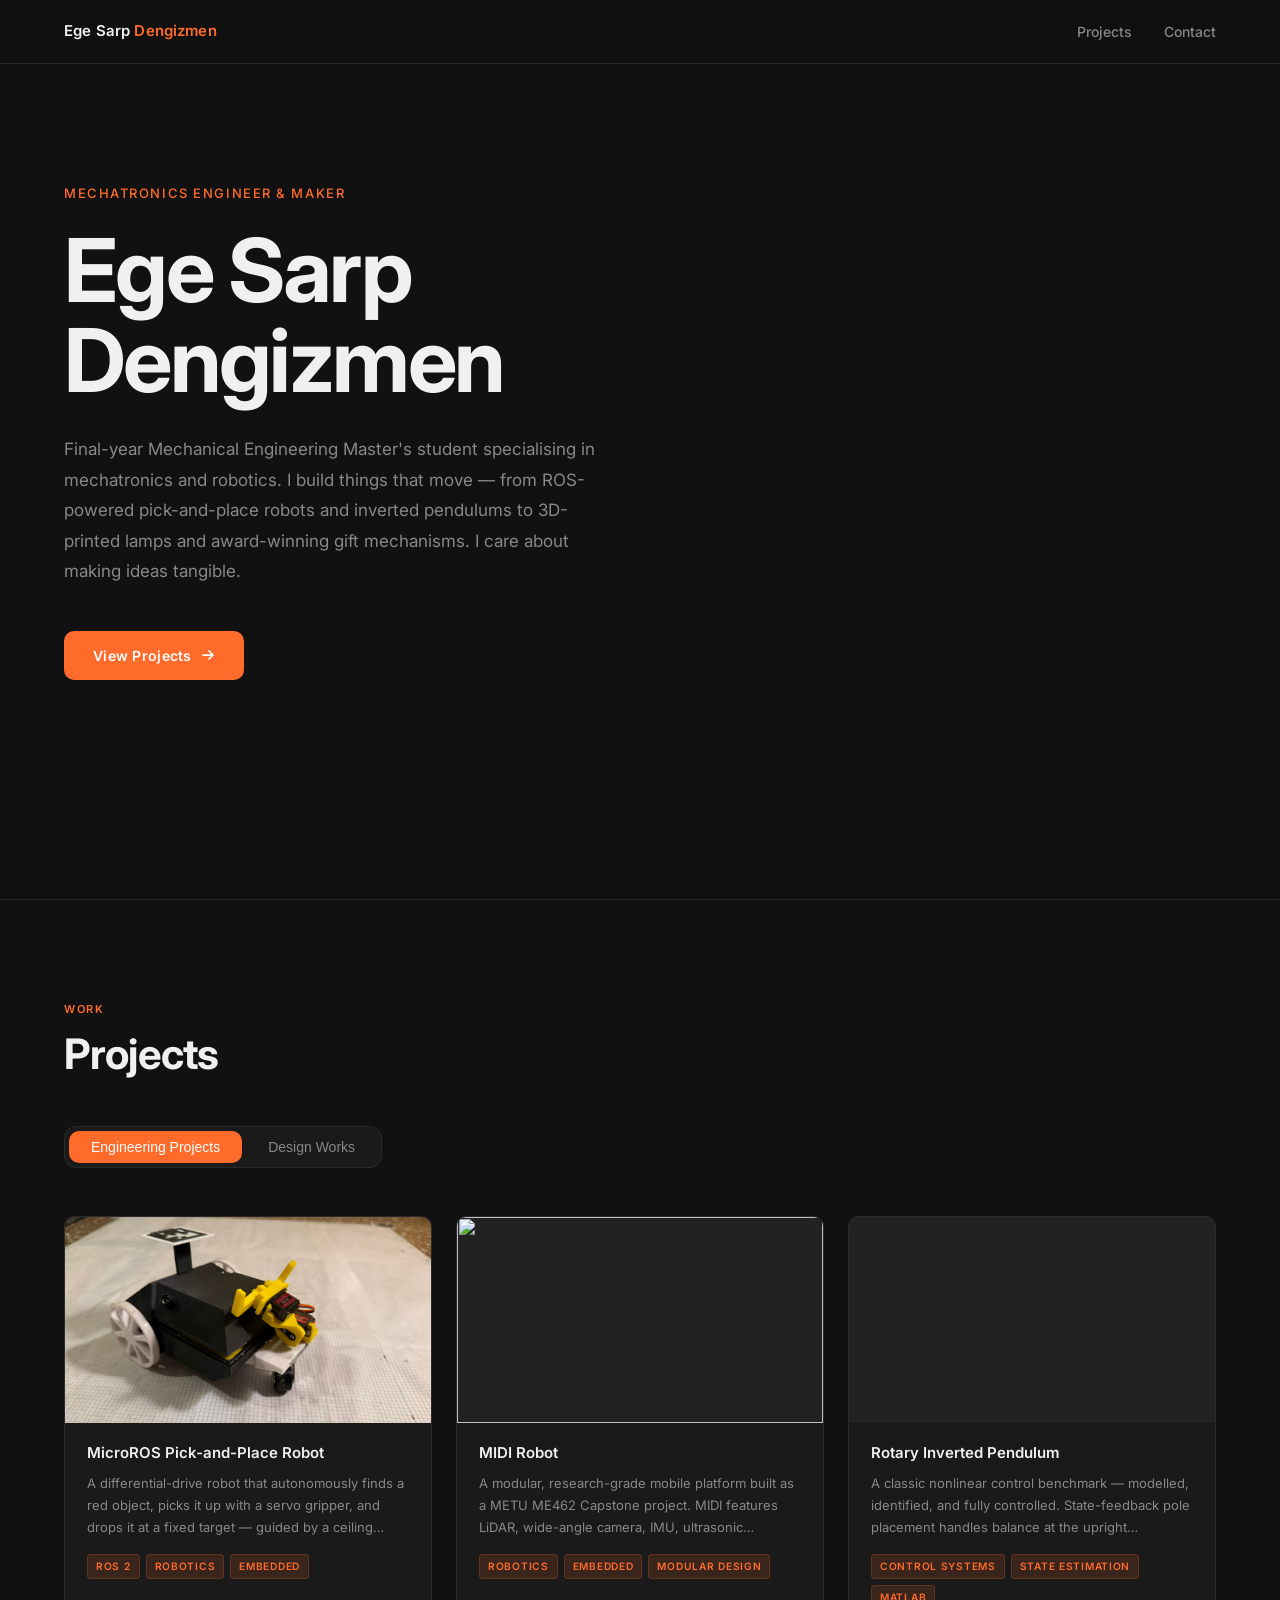
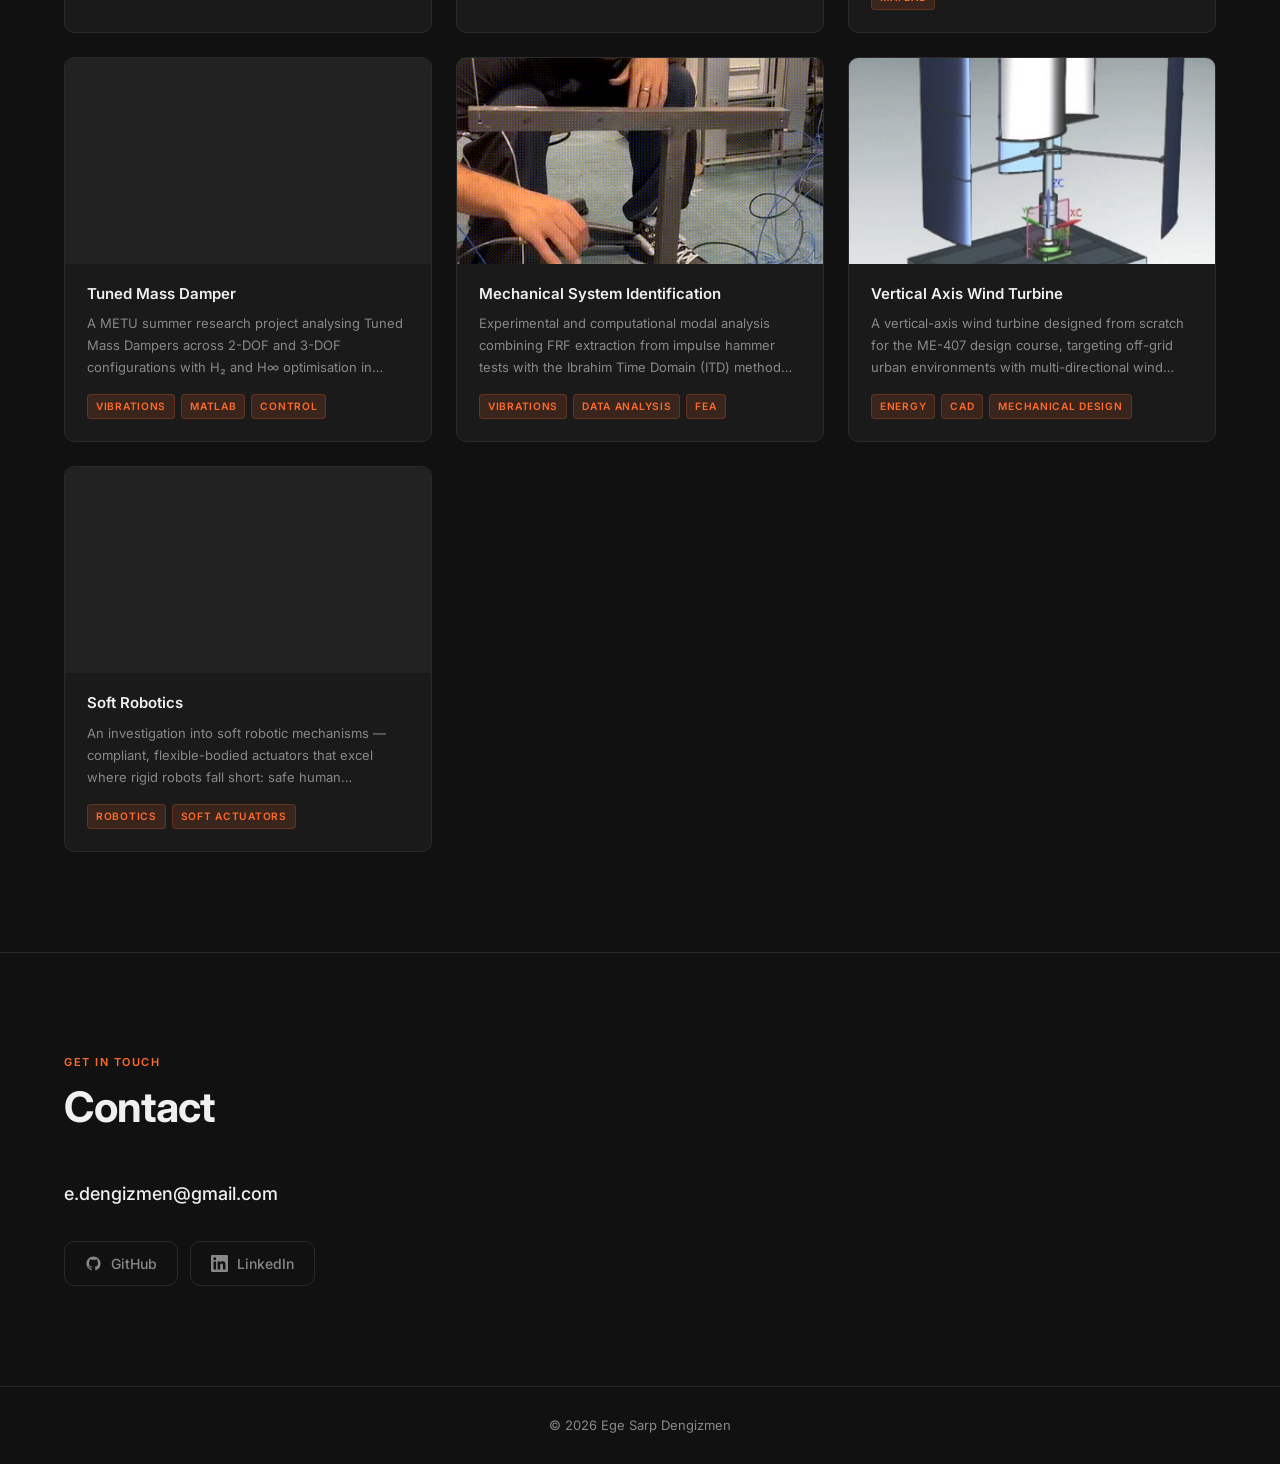
==== index.html @ 91f5e139 "feat: initial portfolio site Single-page dark-mode portfolio with tabbed project grid (Engineering /" ====
<!DOCTYPE html>
<html lang="en">
<head>
  <meta charset="UTF-8" />
  <meta name="viewport" content="width=device-width, initial-scale=1.0" />
  <title>Ege Sarp Dengizmen — Portfolio</title>
  <meta name="description" content="Personal portfolio of Ege Sarp Dengizmen — Mechatronics Engineer and Maker." />
  <link rel="preconnect" href="https://fonts.googleapis.com" />
  <link rel="preconnect" href="https://fonts.gstatic.com" crossorigin />
  <link href="https://fonts.googleapis.com/css2?family=Inter:wght@300;400;500;600;700&display=swap" rel="stylesheet" />

  <style>
    /* ── Design Tokens ────────────────────────────────────────────────────── */
    :root {
      /* colours */
      --bg:           #111111;
      --surface:      #1A1A1A;
      --surface-2:    #222222;
      --accent:       #FF6B2B;
      --accent-glow:  rgba(255, 107, 43, 0.14);
      --text:         #F0F0F0;
      --text-muted:   #888888;
      --border:       #2A2A2A;

      /* type */
      --font: 'Inter', system-ui, sans-serif;

      /* layout */
      --nav-h:   64px;
      --max-w:   1200px;
      --gap:     24px;
      --radius:  10px;

      /* motion */
      --ease: 0.22s ease;
    }

    /* ── Reset ────────────────────────────────────────────────────────────── */
    *, *::before, *::after { box-sizing: border-box; margin: 0; padding: 0; }
    html { scroll-behavior: smooth; }
    body {
      background: var(--bg);
      color: var(--text);
      font-family: var(--font);
      font-size: 16px;
      line-height: 1.65;
      -webkit-font-smoothing: antialiased;
    }
    a { color: inherit; text-decoration: none; }
    img, video { display: block; width: 100%; }

    /* ── Utilities ────────────────────────────────────────────────────────── */
    .container {
      width: 100%;
      max-width: var(--max-w);
      margin: 0 auto;
      padding: 0 var(--gap);
    }

    /* ── Navbar ───────────────────────────────────────────────────────────── */
    #navbar {
      position: fixed;
      top: 0; left: 0; right: 0;
      height: var(--nav-h);
      background: rgba(17, 17, 17, 0.90);
      backdrop-filter: blur(14px);
      -webkit-backdrop-filter: blur(14px);
      border-bottom: 1px solid var(--border);
      z-index: 100;
    }
    #navbar .container {
      height: 100%;
      display: flex;
      align-items: center;
      justify-content: space-between;
    }
    /* SWAP: update your name/logo here */
    .nav-logo {
      font-size: 0.9375rem;
      font-weight: 600;
      letter-spacing: 0.01em;
    }
    .nav-logo span { color: var(--accent); }

    .nav-links {
      display: flex;
      gap: 32px;
      list-style: none;
    }
    .nav-links a {
      font-size: 0.875rem;
      font-weight: 500;
      color: var(--text-muted);
      transition: color var(--ease);
    }
    .nav-links a:hover { color: var(--accent); }

    /* hamburger button */
    .hamburger {
      display: none;
      flex-direction: column;
      justify-content: center;
      gap: 5px;
      background: none;
      border: none;
      cursor: pointer;
      padding: 6px;
    }
    .hamburger span {
      display: block;
      width: 22px;
      height: 2px;
      background: var(--text);
      border-radius: 2px;
      transition: transform var(--ease), opacity var(--ease);
    }
    .hamburger.open span:nth-child(1) { transform: translateY(7px) rotate(45deg); }
    .hamburger.open span:nth-child(2) { opacity: 0; }
    .hamburger.open span:nth-child(3) { transform: translateY(-7px) rotate(-45deg); }

    /* mobile dropdown */
    .mobile-nav {
      display: none;
      position: fixed;
      top: var(--nav-h);
      left: 0; right: 0;
      background: var(--surface);
      border-bottom: 1px solid var(--border);
      z-index: 99;
      padding: 20px var(--gap) 24px;
      flex-direction: column;
      gap: 20px;
    }
    .mobile-nav.open { display: flex; }
    .mobile-nav a {
      font-size: 1rem;
      font-weight: 500;
      color: var(--text-muted);
      transition: color var(--ease);
    }
    .mobile-nav a:hover { color: var(--accent); }

    /* ── Sections ─────────────────────────────────────────────────────────── */
    section { padding: 100px 0; }

    .section-label {
      font-size: 0.6875rem;
      font-weight: 600;
      letter-spacing: 0.14em;
      text-transform: uppercase;
      color: var(--accent);
      margin-bottom: 12px;
    }
    .section-title {
      font-size: clamp(1.875rem, 4vw, 2.625rem);
      font-weight: 700;
      line-height: 1.15;
      letter-spacing: -0.02em;
      margin-bottom: 48px;
    }

    /* ── Hero ─────────────────────────────────────────────────────────────── */
    #hero {
      min-height: 100vh;
      display: flex;
      align-items: center;
      padding-top: var(--nav-h);
      border-bottom: 1px solid var(--border);
    }
    .hero-inner { max-width: 700px; }

    .hero-tagline {
      font-size: 0.8125rem;
      font-weight: 500;
      letter-spacing: 0.12em;
      text-transform: uppercase;
      color: var(--accent);
      margin-bottom: 22px;
    }
    /* SWAP: replace with your name */
    .hero-name {
      font-size: clamp(2.75rem, 7.5vw, 5.5rem);
      font-weight: 700;
      line-height: 1.02;
      letter-spacing: -0.03em;
      margin-bottom: 28px;
    }
    /* SWAP: replace with your bio */
    .hero-bio {
      font-size: 1.0625rem;
      color: var(--text-muted);
      max-width: 540px;
      line-height: 1.8;
      margin-bottom: 44px;
    }
    .btn {
      display: inline-flex;
      align-items: center;
      gap: 9px;
      padding: 12px 28px;
      border-radius: var(--radius);
      font-size: 0.875rem;
      font-weight: 600;
      letter-spacing: 0.02em;
      cursor: pointer;
      transition: background var(--ease), color var(--ease), border-color var(--ease);
      border: 1.5px solid transparent;
    }
    .btn-primary {
      background: var(--accent);
      color: #fff;
    }
    .btn-primary:hover {
      background: transparent;
      color: var(--accent);
      border-color: var(--accent);
    }

    /* ── Projects ─────────────────────────────────────────────────────────── */
    #projects { border-bottom: 1px solid var(--border); }

    /* tabs */
    .tabs {
      display: flex;
      gap: 4px;
      background: var(--surface);
      border: 1px solid var(--border);
      border-radius: calc(var(--radius) + 2px);
      padding: 4px;
      width: fit-content;
      margin-bottom: 48px;
    }
    .tab-btn {
      padding: 8px 22px;
      border-radius: var(--radius);
      font-size: 0.875rem;
      font-weight: 500;
      color: var(--text-muted);
      background: none;
      border: none;
      cursor: pointer;
      transition: background var(--ease), color var(--ease);
      white-space: nowrap;
    }
    .tab-btn.active {
      background: var(--accent);
      color: #fff;
    }
    .tab-btn:not(.active):hover {
      background: var(--surface-2);
      color: var(--text);
    }

    /* panels */
    .tab-panel { display: none; }
    .tab-panel.active {
      display: block;
      animation: panelIn 0.28s ease;
    }
    @keyframes panelIn {
      from { opacity: 0; transform: translateY(10px); }
      to   { opacity: 1; transform: translateY(0); }
    }

    /* grid */
    .projects-grid {
      display: grid;
      grid-template-columns: repeat(3, 1fr);
      gap: var(--gap);
    }

    /* card */
    .card {
      background: var(--surface);
      border: 1px solid var(--border);
      border-radius: var(--radius);
      overflow: hidden;
      transition: transform var(--ease), border-color var(--ease), box-shadow var(--ease);
      /* pre-reveal state; JS adds .visible */
      opacity: 0;
    }
    .card.visible {
      animation: cardReveal 0.5s ease forwards;
    }
    @keyframes cardReveal {
      from { opacity: 0; transform: translateY(22px); }
      to   { opacity: 1; transform: translateY(0); }
    }
    .card:hover {
      transform: translateY(-5px);
      border-color: var(--accent);
      box-shadow: 0 0 28px var(--accent-glow);
    }

    .card-media {
      width: 100%;
      aspect-ratio: 16 / 9;
      overflow: hidden;
      background: var(--surface-2);
      position: relative;
    }
    .card-media img,
    .card-media video {
      width: 100%;
      height: 100%;
      object-fit: cover;
    }

    .card-body { padding: 20px 22px 22px; }
    .card-title {
      font-size: 0.9375rem;
      font-weight: 600;
      line-height: 1.3;
      margin-bottom: 9px;
    }
    .card-desc {
      font-size: 0.8125rem;
      color: var(--text-muted);
      line-height: 1.7;
      margin-bottom: 16px;
      display: -webkit-box;
      -webkit-line-clamp: 3;
      -webkit-box-orient: vertical;
      overflow: hidden;
    }
    .card-tags {
      display: flex;
      flex-wrap: wrap;
      gap: 6px;
    }
    .tag {
      font-size: 0.6375rem;
      font-weight: 600;
      letter-spacing: 0.07em;
      text-transform: uppercase;
      color: var(--accent);
      background: var(--accent-glow);
      border: 1px solid rgba(255, 107, 43, 0.22);
      border-radius: 4px;
      padding: 3px 8px;
    }

    /* ── Contact ──────────────────────────────────────────────────────────── */
    .contact-inner { max-width: 540px; }
    .contact-email {
      display: inline-block;
      font-size: 1.125rem;
      font-weight: 500;
      color: var(--text);
      margin-bottom: 32px;
      transition: color var(--ease);
    }
    .contact-email:hover { color: var(--accent); }

    .social-links {
      display: flex;
      flex-wrap: wrap;
      gap: 12px;
    }
    .social-link {
      display: flex;
      align-items: center;
      gap: 9px;
      padding: 10px 20px;
      border: 1.5px solid var(--border);
      border-radius: var(--radius);
      font-size: 0.875rem;
      font-weight: 500;
      color: var(--text-muted);
      transition: border-color var(--ease), color var(--ease);
    }
    .social-link:hover {
      border-color: var(--accent);
      color: var(--accent);
    }
    .social-link svg {
      width: 17px;
      height: 17px;
      flex-shrink: 0;
      fill: currentColor;
    }

    /* ── Footer ───────────────────────────────────────────────────────────── */
    footer {
      border-top: 1px solid var(--border);
      padding: 28px 0;
      text-align: center;
      font-size: 0.8125rem;
      color: var(--text-muted);
    }

    /* ── Responsive ───────────────────────────────────────────────────────── */
    @media (max-width: 1023px) {
      .projects-grid { grid-template-columns: repeat(2, 1fr); }
    }
    @media (max-width: 767px) {
      section { padding: 72px 0; }
      .projects-grid { grid-template-columns: 1fr; }
      .nav-links { display: none; }
      .hamburger { display: flex; }
      .tabs { width: 100%; }
      .tab-btn { flex: 1; justify-content: center; padding: 8px 12px; }
    }
    @media (max-width: 420px) {
      .hero-name { letter-spacing: -0.02em; }
    }
  </style>
</head>
<body>

  <!-- ── Navbar ─────────────────────────────────────────────────────────── -->
  <nav id="navbar" aria-label="Primary navigation">
    <div class="container">
      <!-- SWAP: update logo text -->
      <a href="#hero" class="nav-logo">Ege Sarp <span>Dengizmen</span></a>

      <ul class="nav-links" role="list">
        <li><a href="#projects">Projects</a></li>
        <li><a href="#contact">Contact</a></li>
      </ul>

      <button class="hamburger" id="hamburger" aria-label="Toggle navigation menu" aria-expanded="false">
        <span></span><span></span><span></span>
      </button>
    </div>
  </nav>

  <!-- mobile nav panel -->
  <nav class="mobile-nav" id="mobileNav" aria-label="Mobile navigation">
    <a href="#projects" class="mob-link">Projects</a>
    <a href="#contact"  class="mob-link">Contact</a>
  </nav>


  <!-- ── Hero ───────────────────────────────────────────────────────────── -->
  <section id="hero">
    <div class="container">
      <div class="hero-inner">
        <!-- SWAP: tagline -->
        <p class="hero-tagline">Mechatronics Engineer &amp; Maker</p>
        <!-- SWAP: your name -->
        <h1 class="hero-name">Ege Sarp<br>Dengizmen</h1>
        <!-- SWAP: 2–3 sentence bio -->
        <p class="hero-bio">
          Final-year Mechanical Engineering Master's student specialising in mechatronics
          and robotics. I build things that move — from ROS-powered pick-and-place robots
          and inverted pendulums to 3D-printed lamps and award-winning gift mechanisms.
          I care about making ideas tangible.
        </p>
        <a href="#projects" class="btn btn-primary">
          View Projects
          <svg width="14" height="14" viewBox="0 0 14 14" fill="none" aria-hidden="true">
            <path d="M2 7h10M8 3l4 4-4 4" stroke="currentColor" stroke-width="1.75"
                  stroke-linecap="round" stroke-linejoin="round"/>
          </svg>
        </a>
      </div>
    </div>
  </section>


  <!-- ── Projects ───────────────────────────────────────────────────────── -->
  <section id="projects">
    <div class="container">
      <p class="section-label">Work</p>
      <h2 class="section-title">Projects</h2>

      <!-- tab bar -->
      <div class="tabs" role="tablist" aria-label="Project categories">
        <button class="tab-btn active"
                role="tab" aria-selected="true"
                aria-controls="panel-engineering"
                id="tab-engineering">
          Engineering Projects
        </button>
        <button class="tab-btn"
                role="tab" aria-selected="false"
                aria-controls="panel-design"
                id="tab-design">
          Design Works
        </button>
      </div>

      <!-- Engineering panel (default — more projects) -->
      <div class="tab-panel active" id="panel-engineering"
           role="tabpanel" aria-labelledby="tab-engineering">
        <div class="projects-grid" id="grid-engineering"></div>
      </div>

      <!-- Design panel -->
      <div class="tab-panel" id="panel-design"
           role="tabpanel" aria-labelledby="tab-design">
        <div class="projects-grid" id="grid-design"></div>
      </div>
    </div>
  </section>


  <!-- ── Contact ────────────────────────────────────────────────────────── -->
  <section id="contact">
    <div class="container">
      <div class="contact-inner">
        <p class="section-label">Get in touch</p>
        <h2 class="section-title">Contact</h2>

        <!-- SWAP: your email -->
        <a href="mailto:e.dengizmen@gmail.com" class="contact-email">
          e.dengizmen@gmail.com
        </a>

        <div class="social-links">
          <!-- SWAP: replace href values with your real profile URLs -->
          <a href="https://github.com/sarpdengizmen"
             target="_blank" rel="noopener noreferrer"
             class="social-link" aria-label="GitHub profile">
            <svg viewBox="0 0 24 24" aria-hidden="true">
              <path d="M12 2C6.477 2 2 6.484 2 12.017c0 4.425 2.865 8.18 6.839
                9.504.5.092.682-.217.682-.483 0-.237-.008-.868-.013-1.703-2.782.605
                -3.369-1.343-3.369-1.343-.454-1.158-1.11-1.466-1.11-1.466-.908-.62
                .069-.608.069-.608 1.003.07 1.531 1.032 1.531 1.032.892 1.53 2.341
                1.088 2.91.832.092-.647.35-1.088.636-1.338-2.22-.253-4.555-1.113
                -4.555-4.951 0-1.093.39-1.988 1.029-2.688-.103-.253-.446-1.272.098
                -2.65 0 0 .84-.27 2.75 1.026A9.564 9.564 0 0112 6.844c.85.004
                1.705.115 2.504.337 1.909-1.296 2.747-1.027 2.747-1.027.546 1.379
                .202 2.398.1 2.651.64.7 1.028 1.595 1.028 2.688 0 3.848-2.339
                4.695-4.566 4.943.359.309.678.92.678 1.855 0 1.338-.012 2.419-.012
                2.747 0 .268.18.58.688.482A10.019 10.019 0 0022 12.017C22 6.484
                17.522 2 12 2z"/>
            </svg>
            GitHub
          </a>

          <!-- SWAP: replace href with your LinkedIn URL -->
          <a href="https://linkedin.com/in/your-username"
             target="_blank" rel="noopener noreferrer"
             class="social-link" aria-label="LinkedIn profile">
            <svg viewBox="0 0 24 24" aria-hidden="true">
              <path d="M20.447 20.452h-3.554v-5.569c0-1.328-.027-3.037-1.852-3.037
                -1.853 0-2.136 1.445-2.136 2.939v5.667H9.351V9h3.414v1.561h.046
                c.477-.9 1.637-1.85 3.37-1.85 3.601 0 4.267 2.37 4.267 5.455v6.286z
                M5.337 7.433a2.062 2.062 0 01-2.063-2.065 2.064 2.064 0 112.063
                2.065zm1.782 13.019H3.555V9h3.564v11.452zM22.225 0H1.771C.792 0 0
                .774 0 1.729v20.542C0 23.227.792 24 1.771 24h20.451C23.2 24 24
                23.227 24 22.271V1.729C24 .774 23.2 0 22.222 0h.003z"/>
            </svg>
            LinkedIn
          </a>
        </div>
      </div>
    </div>
  </section>


  <!-- ── Footer ─────────────────────────────────────────────────────────── -->
  <footer>
    <div class="container">
      <p>© 2026 Ege Sarp Dengizmen</p>
    </div>
  </footer>


  <!-- ── Project Data & Logic ───────────────────────────────────────────── -->
  <script>
    // =========================================================
    //  PROJECT DATA
    //  To add, remove, or edit projects: update these arrays.
    //
    //  media.type   : "video" | "image" | "gif"
    //  media.src    : path relative to index.html
    //  media.poster : (optional) static frame shown before video plays
    //  link         : (optional) external URL shown on card (not yet wired to UI)
    // =========================================================

    const DESIGN_PROJECTS = [
      {
        title: "Blooming Rose Gift Box",
        description:
          "A fully 3D-printed blooming rose gift box built for MakerWorld's Valentine's Day Design Contest, earning the Excellent Participation Award. The rose opens to reveal the gift inside, fusing motion and surprise with lasting utility. Every part is engineered for tool-free, multicolour assembly.",
        tags: ["3D Printing", "Product Design"],
        media: {
          type: "video",
          src: "BloomingRose/BloomingRose.MOV",
          poster: "BloomingRose/BloomingRose.png",
        },
      },
      {
        title: "Desk Lamp",
        description:
          "A custom desk lamp where nearly every component is 3D printed — translucent PETG beams are engineered with deliberate print sequences to maximise light diffraction. Users arrange the beams freely to sculpt their own 'topography'. Powered by open-source WLED firmware for full app-based lighting control.",
        tags: ["3D Printing", "IoT", "WLED"],
        media: {
          type: "video",
          src: "DeskLamp/DeskLamp1.MOV",
          poster: "DeskLamp/DeskLampRender.png",
        },
      },
      {
        title: "Isaac Game Box",
        description:
          "An all-in-one storage and table organiser for the card game 'The Binding of Isaac: Four Souls'. Every component has a dedicated slot; the box unfolds into a game-ready organiser mid-session. The exterior features laser-engraved wood panelling that echoes the game's rustic, hand-drawn aesthetic.",
        tags: ["Product Design", "Laser Engraving", "3D Printing"],
        media: {
          type: "image",
          src: "IsaacGameBox/FourSoulsBoxRender.png",
        },
      },
    ];

    const ENGINEERING_PROJECTS = [
      {
        title: "MicroROS Pick-and-Place Robot",
        description:
          "A differential-drive robot that autonomously finds a red object, picks it up with a servo gripper, and drops it at a fixed target — guided by a ceiling camera and AprilTag pose estimation. Runs micro-ROS on an ESP32 over WiFi, with a ROS 2 Python vision pipeline and a MATLAB/Stateflow state machine orchestrating the sequence.",
        tags: ["ROS 2", "Robotics", "Embedded"],
        media: {
          type: "video",
          src: "MicroRosBot/Operation_Video.mp4",
          poster: "MicroRosBot/RobotImage.JPEG",
        },
        link: "https://github.com/sarpdengizmen/microros_bot",
      },
      {
        title: "MIDI Robot",
        description:
          "A modular, research-grade mobile platform built as a METU ME462 Capstone project. MIDI features LiDAR, wide-angle camera, IMU, ultrasonic bumpers, and an uninterruptible Makita 18 V supply. Its expandable sensor bays and open software stack make it accessible to everyone from first-year students to graduate researchers.",
        tags: ["Robotics", "Embedded", "Modular Design"],
        media: {
          type: "image",
          src: "MIDIBOT/MIDIBOT.png",
        },
        link: "https://github.com/Bayrakt4rdem/MIDI_ROBOT",
      },
      {
        title: "Rotary Inverted Pendulum",
        description:
          "A classic nonlinear control benchmark — modelled, identified, and fully controlled. State-feedback pole placement handles balance at the upright equilibrium; an optimal energy-based controller manages swing-up from rest. A Kalman filter provides full-state estimation under measurement noise, validated against both simulation and hardware.",
        tags: ["Control Systems", "State Estimation", "MATLAB"],
        media: {
          type: "video",
          src: "RotaryInvertedPendulum/InvPendulum.MOV",
        },
      },
      {
        title: "Tuned Mass Damper",
        description:
          "A METU summer research project analysing Tuned Mass Dampers across 2-DOF and 3-DOF configurations with H₂ and H∞ optimisation in MATLAB and MathCAD. The work culminated in a physical demo: a custom TMD tuned to suppress resonance in a test structure, with Arduino data acquisition and Python post-processing confirming the predictions.",
        tags: ["Vibrations", "MATLAB", "Control"],
        media: {
          type: "video",
          src: "TunedMassDampener/ProjectDemonstration.mp4",
        },
      },
      {
        title: "Mechanical System Identification",
        description:
          "Experimental and computational modal analysis combining FRF extraction from impulse hammer tests with the Ibrahim Time Domain (ITD) method for modal parameter identification. Optimal sensor placement was determined via AutoMAC analysis, and results were validated against a finite element model — demonstrating close agreement between predicted and measured mode shapes.",
        tags: ["Vibrations", "Data Analysis", "FEA"],
        media: {
          type: "gif",
          src: "ModeAnalysis/ImpulseGIF.gif",
        },
      },
      {
        title: "Vertical Axis Wind Turbine",
        description:
          "A vertical-axis wind turbine designed from scratch for the ME-407 design course, targeting off-grid urban environments with multi-directional wind capture and straightforward manufacture. The team developed the complete system — from engineering analysis and power transmission to a working prototype testable in the Aerospace Department's wind tunnel.",
        tags: ["Energy", "CAD", "Mechanical Design"],
        media: {
          type: "video",
          src: "WindTurbine/5789dcdb50e749aa80dd59c4c3c15aaa.mp4",
          poster: "WindTurbine/WindTurbine.png",
        },
      },
      {
        title: "Soft Robotics",
        description:
          "An investigation into soft robotic mechanisms — compliant, flexible-bodied actuators that excel where rigid robots fall short: safe human interaction, delicate manipulation, and adaptive gripping. This project explores soft actuator design, fabrication, and motion characterisation under pneumatic actuation.",
        tags: ["Robotics", "Soft Actuators"],
        media: {
          type: "video",
          src: "SoftRobotics/SoftRoboticsVid.MOV",
        },
      },
    ];


    // =========================================================
    //  CARD BUILDER
    // =========================================================

    function buildMediaHtml(m) {
      if (m.type === "video") {
        return `<video autoplay muted loop playsinline preload="metadata"${
          m.poster ? ` poster="${m.poster}"` : ""
        }><source src="${m.src}"></video>`;
      }
      // image or gif — both rendered as <img>
      return `<img src="${m.src}" alt="" loading="lazy">`;
    }

    function buildCard(project) {
      const tagsHtml = project.tags
        .map(t => `<span class="tag">${t}</span>`)
        .join("");
      return `
        <article class="card">
          <div class="card-media">${buildMediaHtml(project.media)}</div>
          <div class="card-body">
            <h3 class="card-title">${project.title}</h3>
            <p class="card-desc">${project.description}</p>
            <div class="card-tags">${tagsHtml}</div>
          </div>
        </article>`;
    }

    function renderGrid(projects, containerId) {
      document.getElementById(containerId).innerHTML =
        projects.map(buildCard).join("");
    }

    renderGrid(ENGINEERING_PROJECTS, "grid-engineering");
    renderGrid(DESIGN_PROJECTS,      "grid-design");


    // =========================================================
    //  TAB SWITCHING
    // =========================================================

    const tabBtns   = document.querySelectorAll(".tab-btn");
    const tabPanels = document.querySelectorAll(".tab-panel");

    tabBtns.forEach(btn => {
      btn.addEventListener("click", () => {
        tabBtns.forEach(b => {
          b.classList.remove("active");
          b.setAttribute("aria-selected", "false");
        });
        tabPanels.forEach(p => p.classList.remove("active"));

        btn.classList.add("active");
        btn.setAttribute("aria-selected", "true");
        document.getElementById(btn.getAttribute("aria-controls"))
          .classList.add("active");

        // reveal any cards in the newly shown panel
        observeCards();
      });
    });


    // =========================================================
    //  HAMBURGER MENU
    // =========================================================

    const hamburger = document.getElementById("hamburger");
    const mobileNav = document.getElementById("mobileNav");

    hamburger.addEventListener("click", () => {
      const isOpen = hamburger.classList.toggle("open");
      hamburger.setAttribute("aria-expanded", isOpen);
      mobileNav.classList.toggle("open", isOpen);
    });

    document.querySelectorAll(".mob-link").forEach(link => {
      link.addEventListener("click", () => {
        hamburger.classList.remove("open");
        hamburger.setAttribute("aria-expanded", "false");
        mobileNav.classList.remove("open");
      });
    });


    // =========================================================
    //  SCROLL-REVEAL (Intersection Observer)
    //  Cards fade + slide up as they enter the viewport,
    //  with a staggered delay based on their grid position.
    // =========================================================

    let observer;

    function observeCards() {
      if (observer) observer.disconnect();

      observer = new IntersectionObserver((entries) => {
        entries.forEach(entry => {
          if (!entry.isIntersecting) return;
          const card = entry.target;
          const siblings = [...card.closest(".projects-grid").children];
          const delay    = siblings.indexOf(card) * 75; // ms stagger
          setTimeout(() => card.classList.add("visible"), delay);
          observer.unobserve(card);
        });
      }, { threshold: 0.1 });

      document.querySelectorAll(".card:not(.visible)")
        .forEach(c => observer.observe(c));
    }

    // initial observe on page load
    observeCards();
  </script>
</body>
</html>
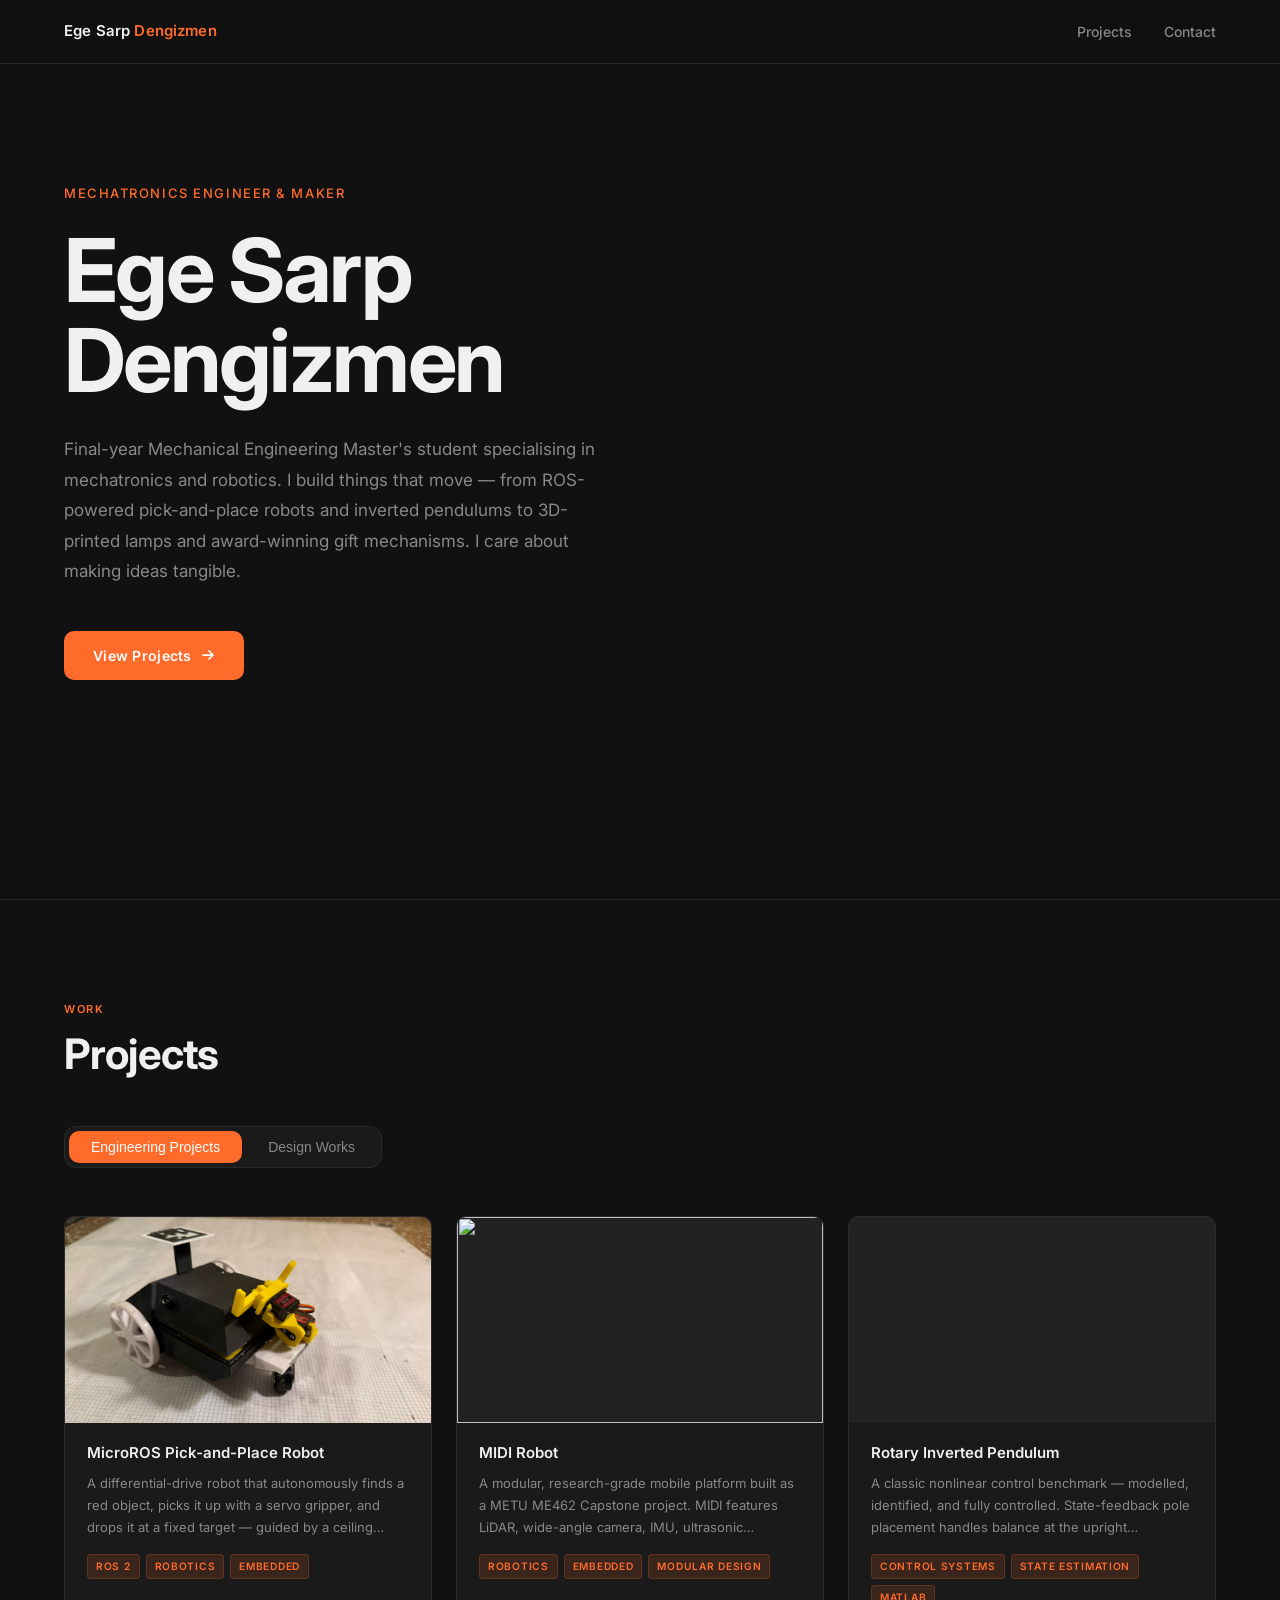
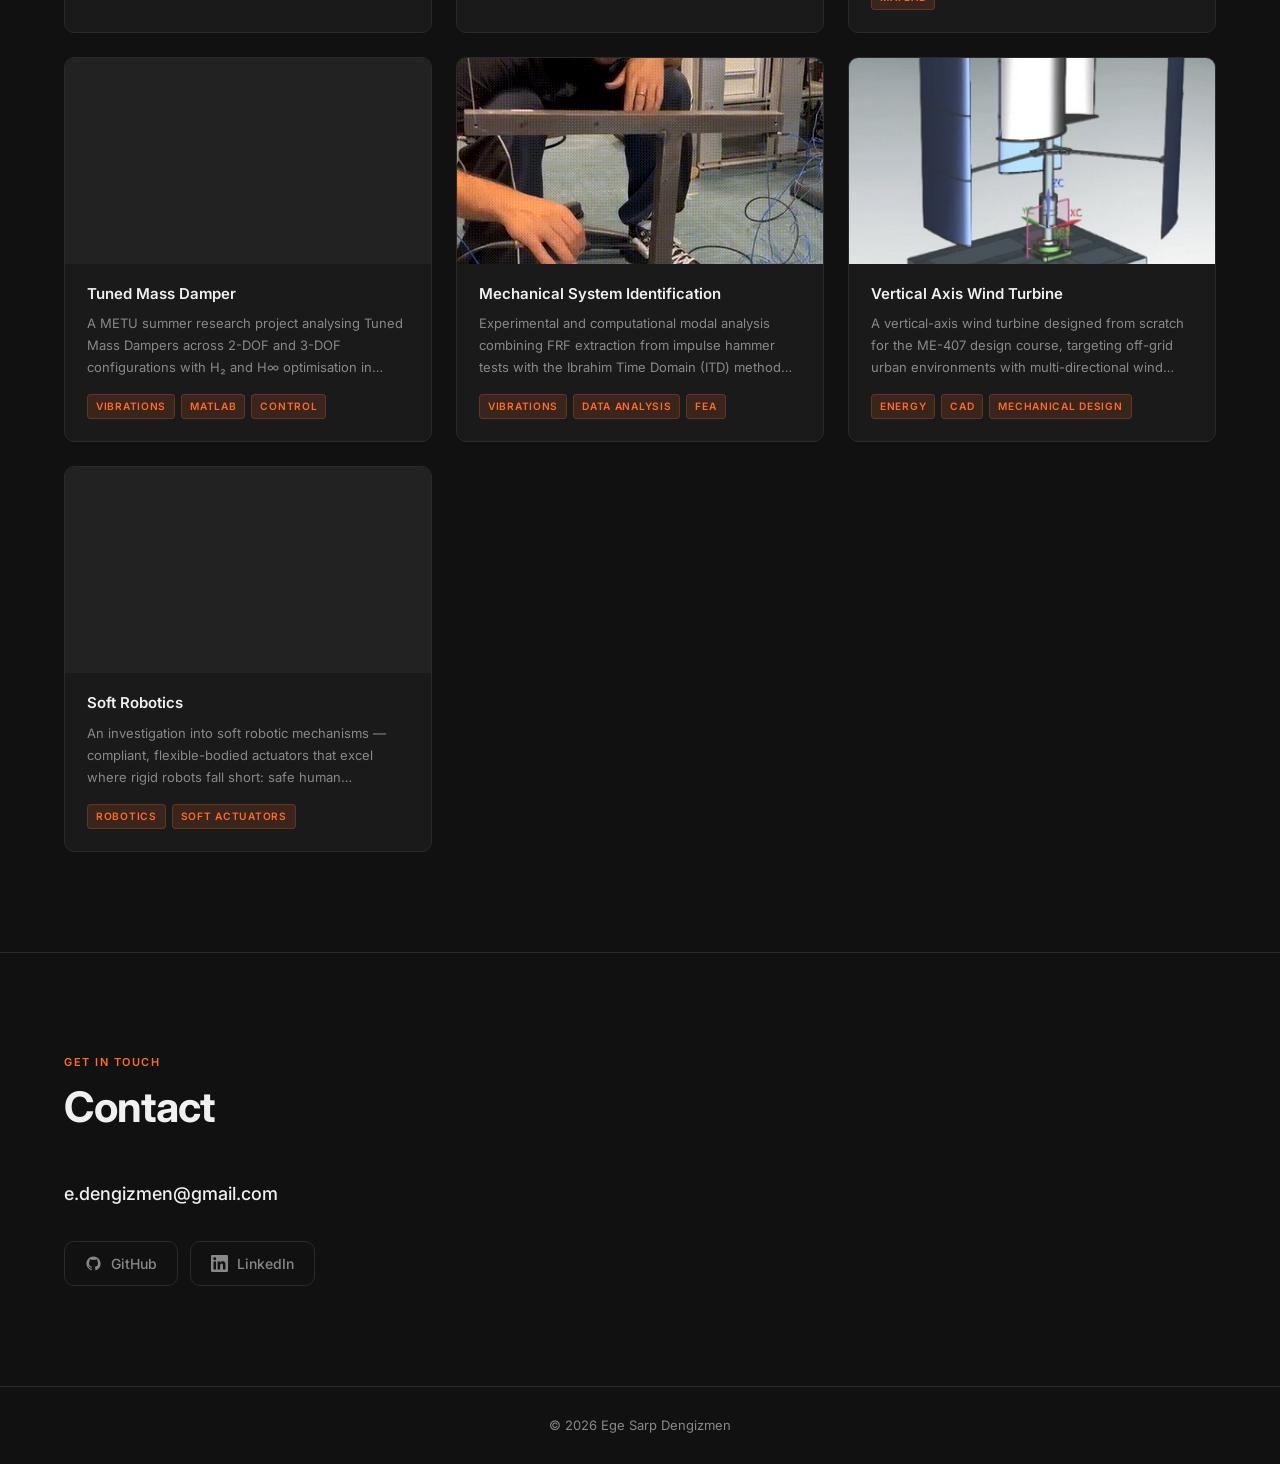
==== commit 92809a32: "feat: add all 10 individual project pages and wire cards to them - Create projects/ directory with 1" ====
--- a/index.html
+++ b/index.html
@@ -268,6 +268,14 @@
       grid-template-columns: repeat(3, 1fr);
       gap: var(--gap);
     }
+
+    /* card link wrapper */
+    a.card-link {
+      display: contents;
+      color: inherit;
+      text-decoration: none;
+    }
+    a.card-link .card { cursor: pointer; }
 
     /* card */
     .card {
@@ -574,6 +582,7 @@
     const DESIGN_PROJECTS = [
       {
         title: "Blooming Rose Gift Box",
+        slug: "blooming-rose",
         description:
           "A fully 3D-printed blooming rose gift box built for MakerWorld's Valentine's Day Design Contest, earning the Excellent Participation Award. The rose opens to reveal the gift inside, fusing motion and surprise with lasting utility. Every part is engineered for tool-free, multicolour assembly.",
         tags: ["3D Printing", "Product Design"],
@@ -585,6 +594,7 @@
       },
       {
         title: "Desk Lamp",
+        slug: "desk-lamp",
         description:
           "A custom desk lamp where nearly every component is 3D printed — translucent PETG beams are engineered with deliberate print sequences to maximise light diffraction. Users arrange the beams freely to sculpt their own 'topography'. Powered by open-source WLED firmware for full app-based lighting control.",
         tags: ["3D Printing", "IoT", "WLED"],
@@ -596,6 +606,7 @@
       },
       {
         title: "Isaac Game Box",
+        slug: "isaac-game-box",
         description:
           "An all-in-one storage and table organiser for the card game 'The Binding of Isaac: Four Souls'. Every component has a dedicated slot; the box unfolds into a game-ready organiser mid-session. The exterior features laser-engraved wood panelling that echoes the game's rustic, hand-drawn aesthetic.",
         tags: ["Product Design", "Laser Engraving", "3D Printing"],
@@ -609,6 +620,7 @@
     const ENGINEERING_PROJECTS = [
       {
         title: "MicroROS Pick-and-Place Robot",
+        slug: "microros-bot",
         description:
           "A differential-drive robot that autonomously finds a red object, picks it up with a servo gripper, and drops it at a fixed target — guided by a ceiling camera and AprilTag pose estimation. Runs micro-ROS on an ESP32 over WiFi, with a ROS 2 Python vision pipeline and a MATLAB/Stateflow state machine orchestrating the sequence.",
         tags: ["ROS 2", "Robotics", "Embedded"],
@@ -621,6 +633,7 @@
       },
       {
         title: "MIDI Robot",
+        slug: "midi-robot",
         description:
           "A modular, research-grade mobile platform built as a METU ME462 Capstone project. MIDI features LiDAR, wide-angle camera, IMU, ultrasonic bumpers, and an uninterruptible Makita 18 V supply. Its expandable sensor bays and open software stack make it accessible to everyone from first-year students to graduate researchers.",
         tags: ["Robotics", "Embedded", "Modular Design"],
@@ -632,6 +645,7 @@
       },
       {
         title: "Rotary Inverted Pendulum",
+        slug: "rotary-pendulum",
         description:
           "A classic nonlinear control benchmark — modelled, identified, and fully controlled. State-feedback pole placement handles balance at the upright equilibrium; an optimal energy-based controller manages swing-up from rest. A Kalman filter provides full-state estimation under measurement noise, validated against both simulation and hardware.",
         tags: ["Control Systems", "State Estimation", "MATLAB"],
@@ -642,6 +656,7 @@
       },
       {
         title: "Tuned Mass Damper",
+        slug: "tuned-mass-damper",
         description:
           "A METU summer research project analysing Tuned Mass Dampers across 2-DOF and 3-DOF configurations with H₂ and H∞ optimisation in MATLAB and MathCAD. The work culminated in a physical demo: a custom TMD tuned to suppress resonance in a test structure, with Arduino data acquisition and Python post-processing confirming the predictions.",
         tags: ["Vibrations", "MATLAB", "Control"],
@@ -652,6 +667,7 @@
       },
       {
         title: "Mechanical System Identification",
+        slug: "mode-analysis",
         description:
           "Experimental and computational modal analysis combining FRF extraction from impulse hammer tests with the Ibrahim Time Domain (ITD) method for modal parameter identification. Optimal sensor placement was determined via AutoMAC analysis, and results were validated against a finite element model — demonstrating close agreement between predicted and measured mode shapes.",
         tags: ["Vibrations", "Data Analysis", "FEA"],
@@ -662,6 +678,7 @@
       },
       {
         title: "Vertical Axis Wind Turbine",
+        slug: "wind-turbine",
         description:
           "A vertical-axis wind turbine designed from scratch for the ME-407 design course, targeting off-grid urban environments with multi-directional wind capture and straightforward manufacture. The team developed the complete system — from engineering analysis and power transmission to a working prototype testable in the Aerospace Department's wind tunnel.",
         tags: ["Energy", "CAD", "Mechanical Design"],
@@ -673,6 +690,7 @@
       },
       {
         title: "Soft Robotics",
+        slug: "soft-robotics",
         description:
           "An investigation into soft robotic mechanisms — compliant, flexible-bodied actuators that excel where rigid robots fall short: safe human interaction, delicate manipulation, and adaptive gripping. This project explores soft actuator design, fabrication, and motion characterisation under pneumatic actuation.",
         tags: ["Robotics", "Soft Actuators"],
@@ -702,7 +720,7 @@
       const tagsHtml = project.tags
         .map(t => `<span class="tag">${t}</span>`)
         .join("");
-      return `
+      const inner = `
         <article class="card">
           <div class="card-media">${buildMediaHtml(project.media)}</div>
           <div class="card-body">
@@ -711,6 +729,9 @@
             <div class="card-tags">${tagsHtml}</div>
           </div>
         </article>`;
+      return project.slug
+        ? `<a href="projects/${project.slug}.html" class="card-link">${inner}</a>`
+        : inner;
     }
 
     function renderGrid(projects, containerId) {
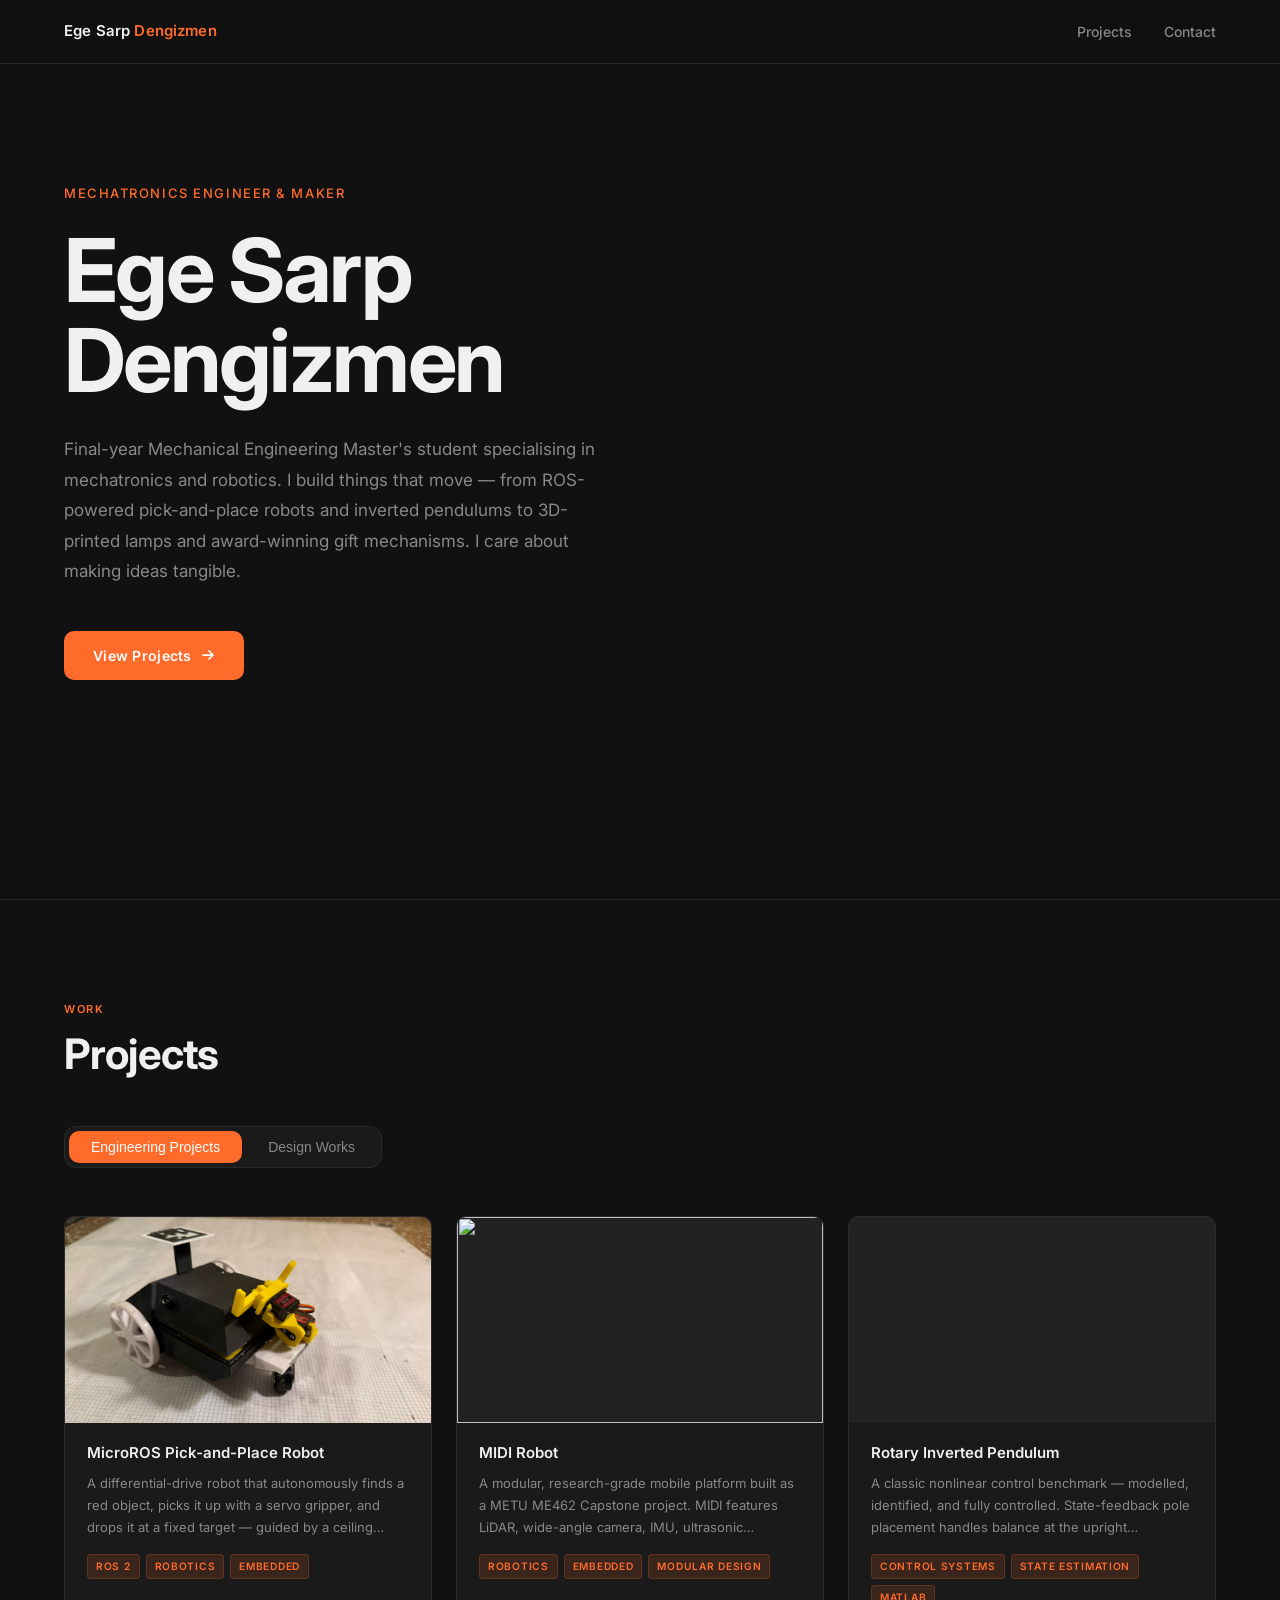
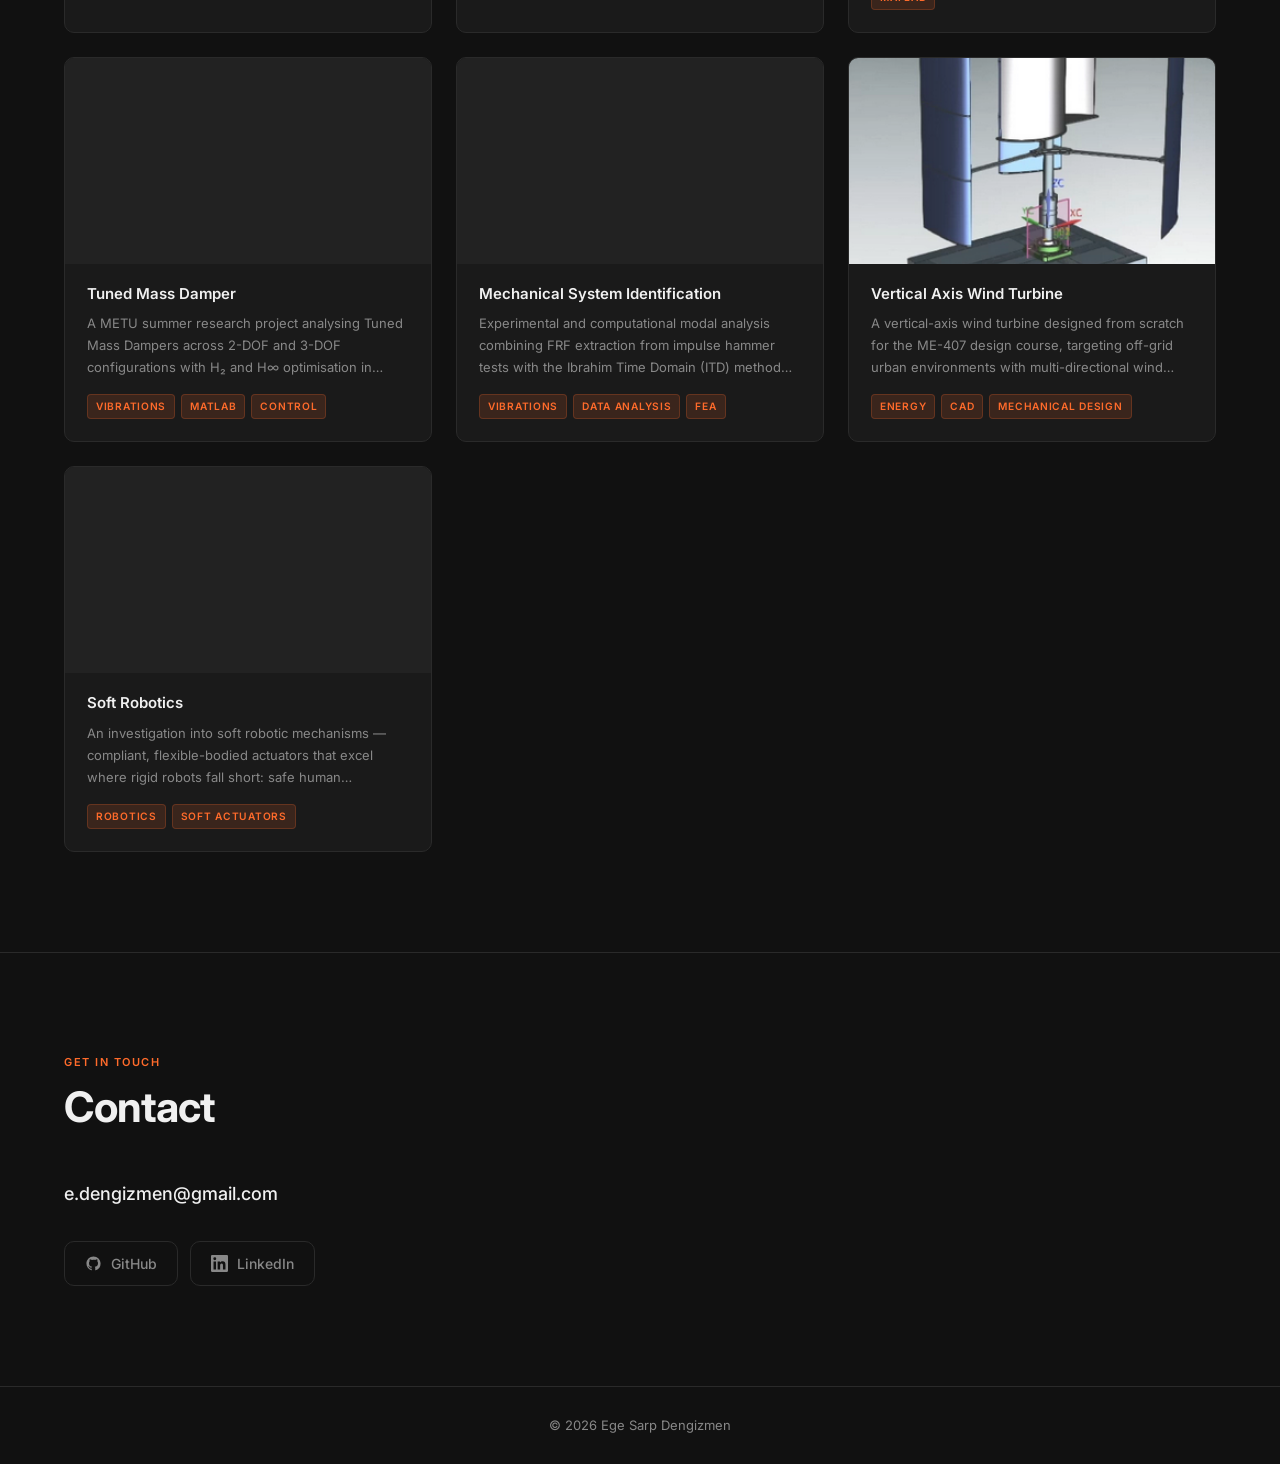
==== commit 440a731d: "feat: move gallery into right column, add lightbox arrows, auto-gallery system - Gallery thumbnails " ====
--- a/index.html
+++ b/index.html
@@ -600,7 +600,7 @@
         tags: ["3D Printing", "IoT", "WLED"],
         media: {
           type: "video",
-          src: "DeskLamp/DeskLamp1.MOV",
+          src: "DeskLamp/MainVideo.mp4",
           poster: "DeskLamp/DeskLampRender.png",
         },
       },
@@ -672,8 +672,8 @@
           "Experimental and computational modal analysis combining FRF extraction from impulse hammer tests with the Ibrahim Time Domain (ITD) method for modal parameter identification. Optimal sensor placement was determined via AutoMAC analysis, and results were validated against a finite element model — demonstrating close agreement between predicted and measured mode shapes.",
         tags: ["Vibrations", "Data Analysis", "FEA"],
         media: {
-          type: "gif",
-          src: "ModeAnalysis/ImpulseGIF.gif",
+          type: "video",
+          src: "ModeAnalysis/MainVideo.mp4",
         },
       },
       {
@@ -684,7 +684,7 @@
         tags: ["Energy", "CAD", "Mechanical Design"],
         media: {
           type: "video",
-          src: "WindTurbine/5789dcdb50e749aa80dd59c4c3c15aaa.mp4",
+          src: "WindTurbine/MainVideo.mp4",
           poster: "WindTurbine/WindTurbine.png",
         },
       },
@@ -696,7 +696,7 @@
         tags: ["Robotics", "Soft Actuators"],
         media: {
           type: "video",
-          src: "SoftRobotics/SoftRoboticsVid.MOV",
+          src: "SoftRobotics/MainVideo.mp4",
         },
       },
     ];
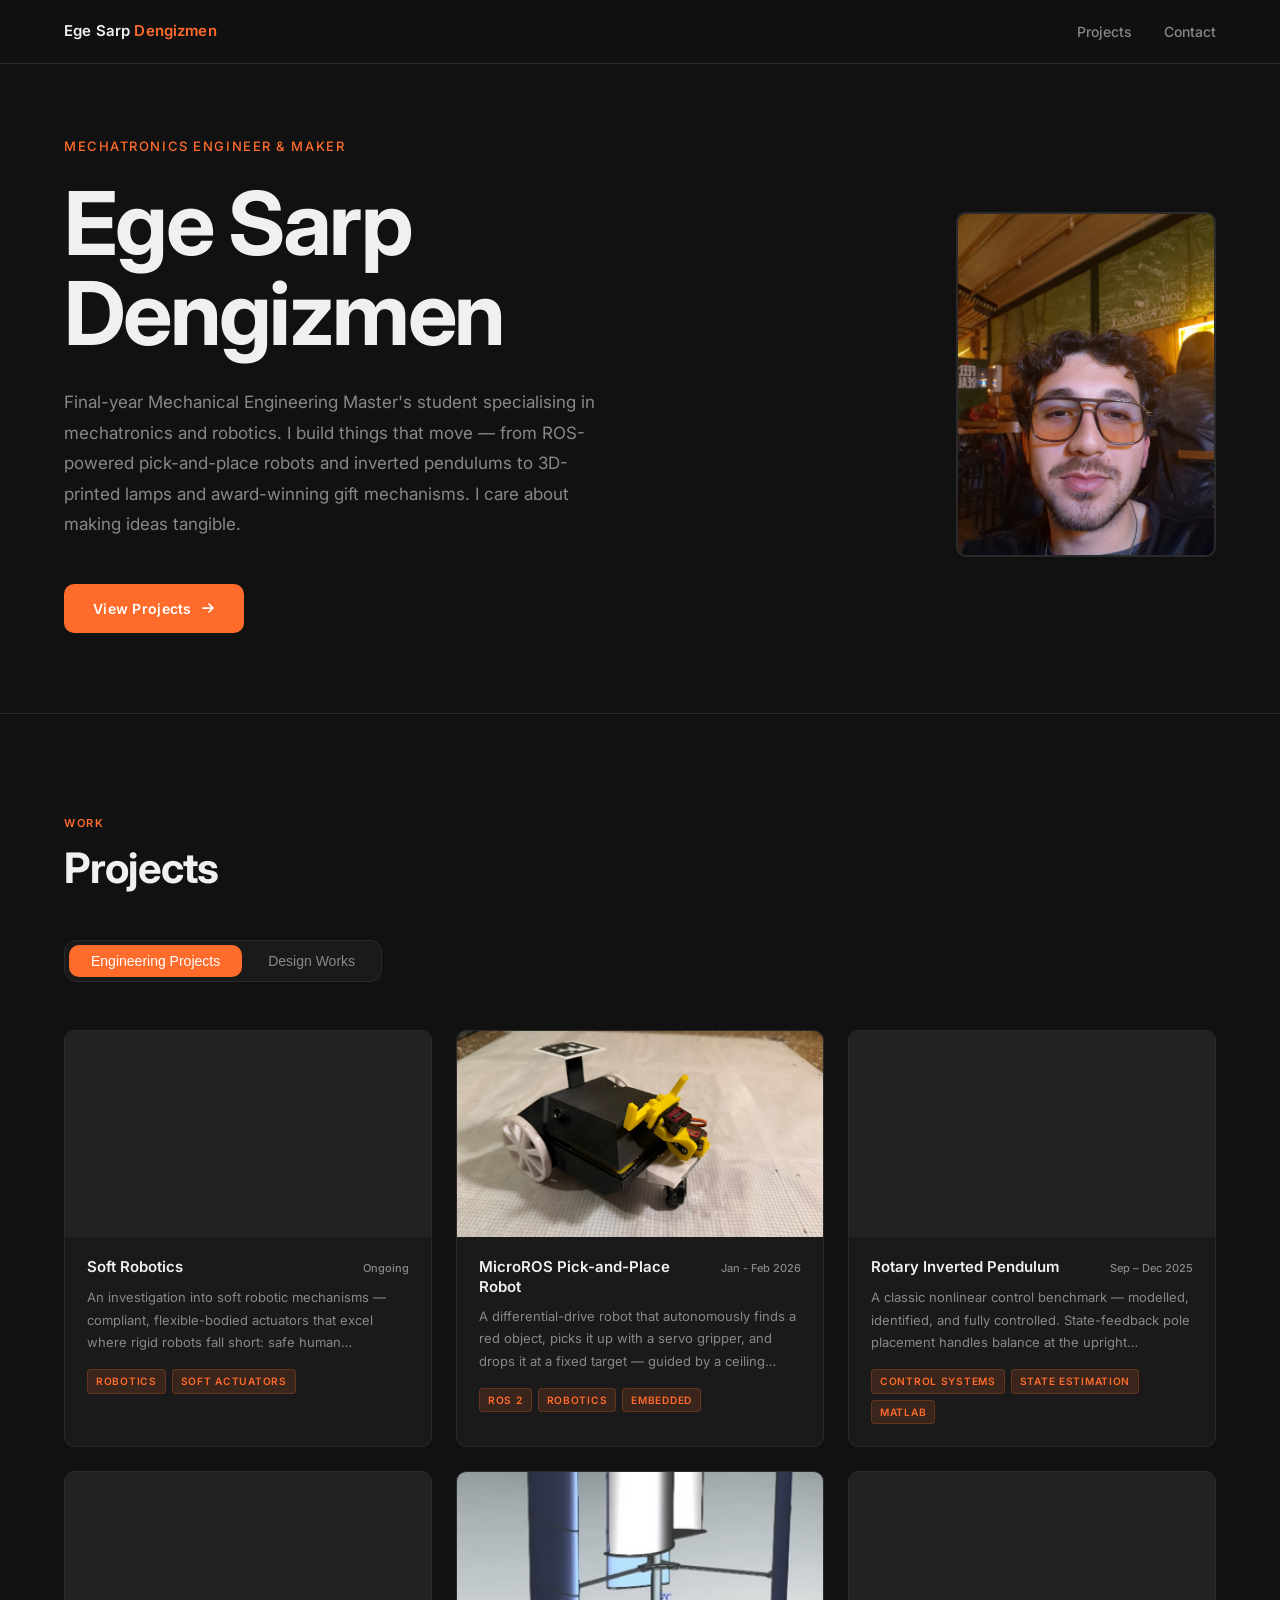
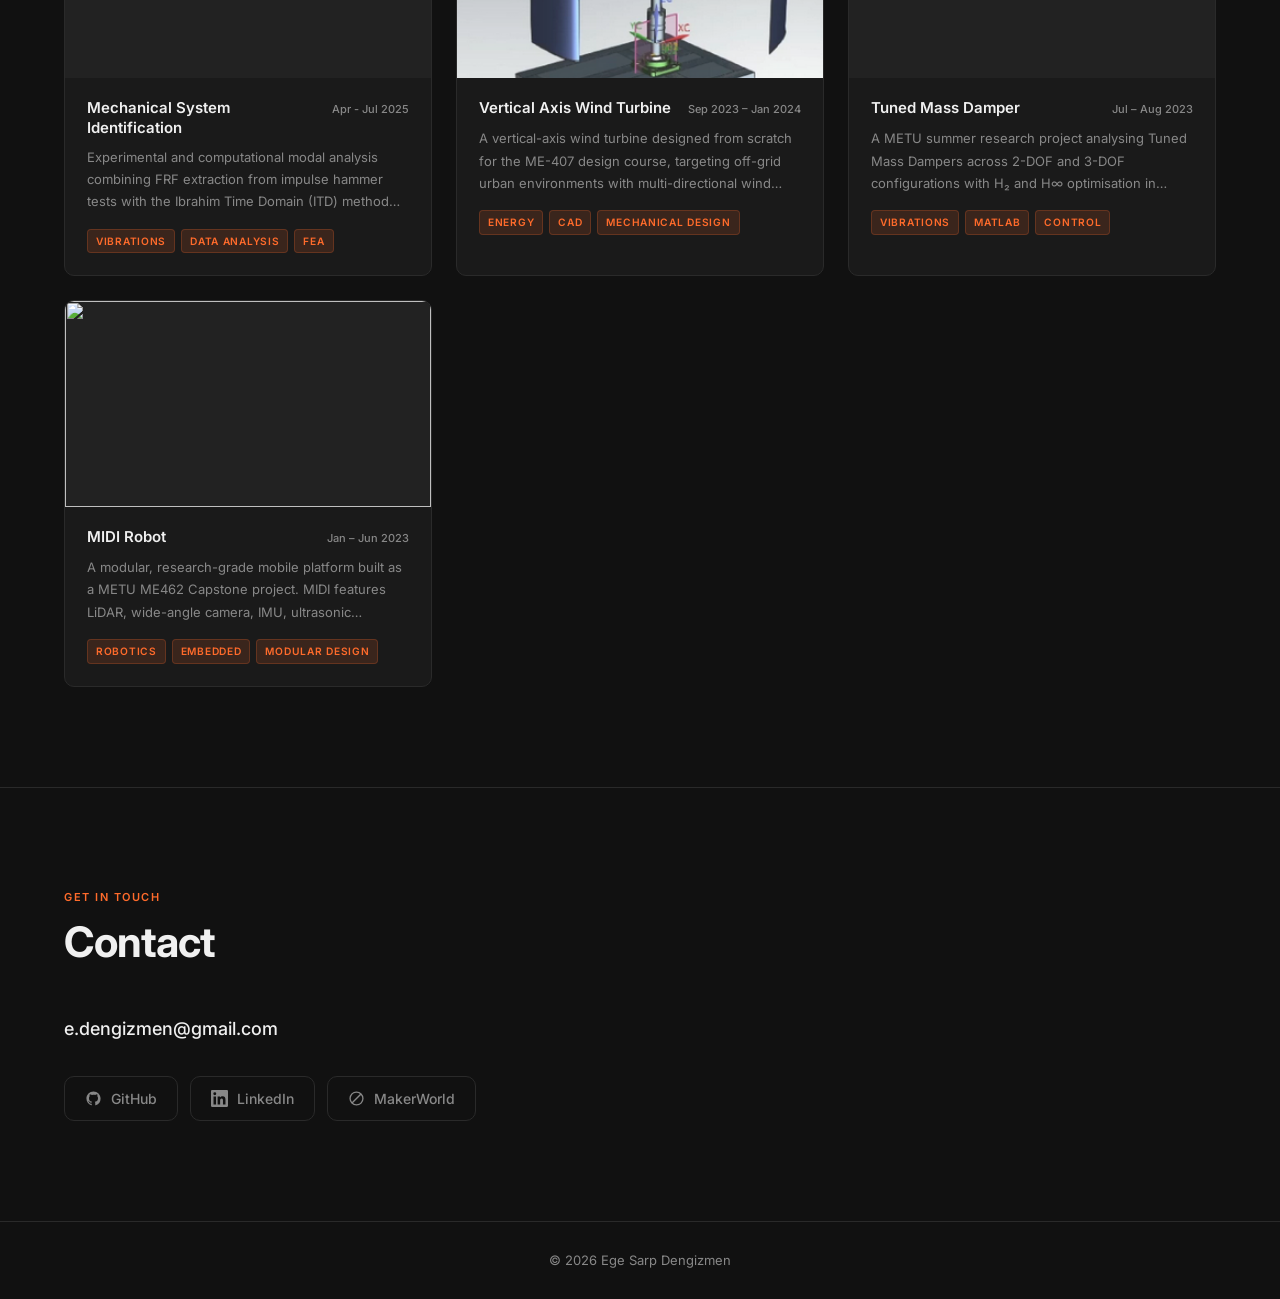
==== commit 098c6aa4: "feat: add photo, dates, project ordering, and updated nav ring - Add hero photo (AboutMe/imagesarp.J" ====
--- a/index.html
+++ b/index.html
@@ -161,13 +161,31 @@
 
     /* ── Hero ─────────────────────────────────────────────────────────────── */
     #hero {
-      min-height: 100vh;
       display: flex;
       align-items: center;
-      padding-top: var(--nav-h);
+      padding-top: calc(var(--nav-h) + 72px);
+      padding-bottom: 80px;
       border-bottom: 1px solid var(--border);
     }
-    .hero-inner { max-width: 700px; }
+    .hero-inner {
+      display: grid;
+      grid-template-columns: 1fr auto;
+      align-items: center;
+      gap: 64px;
+      width: 100%;
+    }
+    .hero-text { max-width: 600px; }
+    .hero-photo {
+      width: 260px;
+      border-radius: var(--radius);
+      overflow: hidden;
+      border: 2px solid var(--border);
+      flex-shrink: 0;
+    }
+    .hero-photo img {
+      width: 100%;
+      height: auto;
+    }
 
     .hero-tagline {
       font-size: 0.8125rem;
@@ -315,12 +333,6 @@
     }
 
     .card-body { padding: 20px 22px 22px; }
-    .card-title {
-      font-size: 0.9375rem;
-      font-weight: 600;
-      line-height: 1.3;
-      margin-bottom: 9px;
-    }
     .card-desc {
       font-size: 0.8125rem;
       color: var(--text-muted);
@@ -330,6 +342,21 @@
       -webkit-line-clamp: 3;
       -webkit-box-orient: vertical;
       overflow: hidden;
+    }
+    .card-header {
+      display: flex;
+      align-items: baseline;
+      justify-content: space-between;
+      gap: 8px;
+      margin-bottom: 9px;
+    }
+    .card-title { font-size: 0.9375rem; font-weight: 600; line-height: 1.3; }
+    .card-date {
+      font-size: 0.6875rem;
+      font-weight: 500;
+      color: var(--text-muted);
+      white-space: nowrap;
+      flex-shrink: 0;
     }
     .card-tags {
       display: flex;
@@ -408,6 +435,9 @@
       .hamburger { display: flex; }
       .tabs { width: 100%; }
       .tab-btn { flex: 1; justify-content: center; padding: 8px 12px; }
+      #hero { padding-top: calc(var(--nav-h) + 40px); padding-bottom: 52px; }
+      .hero-inner { grid-template-columns: 1fr; gap: 32px; }
+      .hero-photo { width: 160px; }
     }
     @media (max-width: 420px) {
       .hero-name { letter-spacing: -0.02em; }
@@ -444,24 +474,26 @@
   <section id="hero">
     <div class="container">
       <div class="hero-inner">
-        <!-- SWAP: tagline -->
-        <p class="hero-tagline">Mechatronics Engineer &amp; Maker</p>
-        <!-- SWAP: your name -->
-        <h1 class="hero-name">Ege Sarp<br>Dengizmen</h1>
-        <!-- SWAP: 2–3 sentence bio -->
-        <p class="hero-bio">
-          Final-year Mechanical Engineering Master's student specialising in mechatronics
-          and robotics. I build things that move — from ROS-powered pick-and-place robots
-          and inverted pendulums to 3D-printed lamps and award-winning gift mechanisms.
-          I care about making ideas tangible.
-        </p>
-        <a href="#projects" class="btn btn-primary">
-          View Projects
-          <svg width="14" height="14" viewBox="0 0 14 14" fill="none" aria-hidden="true">
-            <path d="M2 7h10M8 3l4 4-4 4" stroke="currentColor" stroke-width="1.75"
-                  stroke-linecap="round" stroke-linejoin="round"/>
-          </svg>
-        </a>
+        <div class="hero-text">
+          <p class="hero-tagline">Mechatronics Engineer &amp; Maker</p>
+          <h1 class="hero-name">Ege Sarp<br>Dengizmen</h1>
+          <p class="hero-bio">
+            Final-year Mechanical Engineering Master's student specialising in mechatronics
+            and robotics. I build things that move — from ROS-powered pick-and-place robots
+            and inverted pendulums to 3D-printed lamps and award-winning gift mechanisms.
+            I care about making ideas tangible.
+          </p>
+          <a href="#projects" class="btn btn-primary">
+            View Projects
+            <svg width="14" height="14" viewBox="0 0 14 14" fill="none" aria-hidden="true">
+              <path d="M2 7h10M8 3l4 4-4 4" stroke="currentColor" stroke-width="1.75"
+                    stroke-linecap="round" stroke-linejoin="round"/>
+            </svg>
+          </a>
+        </div>
+        <div class="hero-photo">
+          <img src="AboutMe/imagesarp.JPEG" alt="Ege Sarp Dengizmen" loading="eager">
+        </div>
       </div>
     </div>
   </section>
@@ -538,8 +570,7 @@
             GitHub
           </a>
 
-          <!-- SWAP: replace href with your LinkedIn URL -->
-          <a href="https://linkedin.com/in/your-username"
+          <a href="https://www.linkedin.com/in/ege-sarp-dengizmen-25390883/"
              target="_blank" rel="noopener noreferrer"
              class="social-link" aria-label="LinkedIn profile">
             <svg viewBox="0 0 24 24" aria-hidden="true">
@@ -553,6 +584,15 @@
             </svg>
             LinkedIn
           </a>
+
+          <a href="https://makerworld.com/en/@emcdog"
+             target="_blank" rel="noopener noreferrer"
+             class="social-link" aria-label="MakerWorld profile">
+            <svg viewBox="0 0 24 24" fill="currentColor" aria-hidden="true">
+              <path d="M12 2a10 10 0 1 0 0 20A10 10 0 0 0 12 2zm0 2c1.85 0 3.56.63 4.93 1.67L5.67 16.93A8 8 0 0 1 12 4zm0 16a8 8 0 0 1-4.93-1.67L18.33 7.07A8 8 0 0 1 12 20z"/>
+            </svg>
+            MakerWorld
+          </a>
         </div>
       </div>
     </div>
@@ -583,6 +623,7 @@
       {
         title: "Blooming Rose Gift Box",
         slug: "blooming-rose",
+        date: "Feb 2026",
         description:
           "A fully 3D-printed blooming rose gift box built for MakerWorld's Valentine's Day Design Contest, earning the Excellent Participation Award. The rose opens to reveal the gift inside, fusing motion and surprise with lasting utility. Every part is engineered for tool-free, multicolour assembly.",
         tags: ["3D Printing", "Product Design"],
@@ -593,8 +634,21 @@
         },
       },
       {
+        title: "Isaac Game Box",
+        slug: "isaac-game-box",
+        date: "Feb 2026",
+        description:
+          "An all-in-one storage and table organiser for the card game 'The Binding of Isaac: Four Souls'. Every component has a dedicated slot; the box unfolds into a game-ready organiser mid-session. The exterior features laser-engraved wood panelling that echoes the game's rustic, hand-drawn aesthetic.",
+        tags: ["Product Design", "Laser Engraving", "3D Printing"],
+        media: {
+          type: "image",
+          src: "IsaacGameBox/FourSoulsBoxRender.png",
+        },
+      },
+      {
         title: "Desk Lamp",
         slug: "desk-lamp",
+        date: "Dec 2025",
         description:
           "A custom desk lamp where nearly every component is 3D printed — translucent PETG beams are engineered with deliberate print sequences to maximise light diffraction. Users arrange the beams freely to sculpt their own 'topography'. Powered by open-source WLED firmware for full app-based lighting control.",
         tags: ["3D Printing", "IoT", "WLED"],
@@ -604,23 +658,25 @@
           poster: "DeskLamp/DeskLampRender.png",
         },
       },
-      {
-        title: "Isaac Game Box",
-        slug: "isaac-game-box",
-        description:
-          "An all-in-one storage and table organiser for the card game 'The Binding of Isaac: Four Souls'. Every component has a dedicated slot; the box unfolds into a game-ready organiser mid-session. The exterior features laser-engraved wood panelling that echoes the game's rustic, hand-drawn aesthetic.",
-        tags: ["Product Design", "Laser Engraving", "3D Printing"],
-        media: {
-          type: "image",
-          src: "IsaacGameBox/FourSoulsBoxRender.png",
-        },
-      },
     ];
 
     const ENGINEERING_PROJECTS = [
+      {
+        title: "Soft Robotics",
+        slug: "soft-robotics",
+        date: "Ongoing",
+        description:
+          "An investigation into soft robotic mechanisms — compliant, flexible-bodied actuators that excel where rigid robots fall short: safe human interaction, delicate manipulation, and adaptive gripping. This project explores soft actuator design, fabrication, and motion characterisation under pneumatic actuation.",
+        tags: ["Robotics", "Soft Actuators"],
+        media: {
+          type: "video",
+          src: "SoftRobotics/MainVideo.mp4",
+        },
+      },
       {
         title: "MicroROS Pick-and-Place Robot",
         slug: "microros-bot",
+        date: "Jan - Feb 2026",
         description:
           "A differential-drive robot that autonomously finds a red object, picks it up with a servo gripper, and drops it at a fixed target — guided by a ceiling camera and AprilTag pose estimation. Runs micro-ROS on an ESP32 over WiFi, with a ROS 2 Python vision pipeline and a MATLAB/Stateflow state machine orchestrating the sequence.",
         tags: ["ROS 2", "Robotics", "Embedded"],
@@ -632,20 +688,9 @@
         link: "https://github.com/sarpdengizmen/microros_bot",
       },
       {
-        title: "MIDI Robot",
-        slug: "midi-robot",
-        description:
-          "A modular, research-grade mobile platform built as a METU ME462 Capstone project. MIDI features LiDAR, wide-angle camera, IMU, ultrasonic bumpers, and an uninterruptible Makita 18 V supply. Its expandable sensor bays and open software stack make it accessible to everyone from first-year students to graduate researchers.",
-        tags: ["Robotics", "Embedded", "Modular Design"],
-        media: {
-          type: "image",
-          src: "MIDIBOT/MIDIBOT.png",
-        },
-        link: "https://github.com/Bayrakt4rdem/MIDI_ROBOT",
-      },
-      {
         title: "Rotary Inverted Pendulum",
         slug: "rotary-pendulum",
+        date: "Sep – Dec 2025",
         description:
           "A classic nonlinear control benchmark — modelled, identified, and fully controlled. State-feedback pole placement handles balance at the upright equilibrium; an optimal energy-based controller manages swing-up from rest. A Kalman filter provides full-state estimation under measurement noise, validated against both simulation and hardware.",
         tags: ["Control Systems", "State Estimation", "MATLAB"],
@@ -655,19 +700,9 @@
         },
       },
       {
-        title: "Tuned Mass Damper",
-        slug: "tuned-mass-damper",
-        description:
-          "A METU summer research project analysing Tuned Mass Dampers across 2-DOF and 3-DOF configurations with H₂ and H∞ optimisation in MATLAB and MathCAD. The work culminated in a physical demo: a custom TMD tuned to suppress resonance in a test structure, with Arduino data acquisition and Python post-processing confirming the predictions.",
-        tags: ["Vibrations", "MATLAB", "Control"],
-        media: {
-          type: "video",
-          src: "TunedMassDampener/ProjectDemonstration.mp4",
-        },
-      },
-      {
         title: "Mechanical System Identification",
         slug: "mode-analysis",
+        date: "Apr - Jul 2025",
         description:
           "Experimental and computational modal analysis combining FRF extraction from impulse hammer tests with the Ibrahim Time Domain (ITD) method for modal parameter identification. Optimal sensor placement was determined via AutoMAC analysis, and results were validated against a finite element model — demonstrating close agreement between predicted and measured mode shapes.",
         tags: ["Vibrations", "Data Analysis", "FEA"],
@@ -679,6 +714,7 @@
       {
         title: "Vertical Axis Wind Turbine",
         slug: "wind-turbine",
+        date: "Sep 2023 – Jan 2024",
         description:
           "A vertical-axis wind turbine designed from scratch for the ME-407 design course, targeting off-grid urban environments with multi-directional wind capture and straightforward manufacture. The team developed the complete system — from engineering analysis and power transmission to a working prototype testable in the Aerospace Department's wind tunnel.",
         tags: ["Energy", "CAD", "Mechanical Design"],
@@ -689,15 +725,29 @@
         },
       },
       {
-        title: "Soft Robotics",
-        slug: "soft-robotics",
-        description:
-          "An investigation into soft robotic mechanisms — compliant, flexible-bodied actuators that excel where rigid robots fall short: safe human interaction, delicate manipulation, and adaptive gripping. This project explores soft actuator design, fabrication, and motion characterisation under pneumatic actuation.",
-        tags: ["Robotics", "Soft Actuators"],
+        title: "Tuned Mass Damper",
+        slug: "tuned-mass-damper",
+        date: "Jul – Aug 2023",
+        description:
+          "A METU summer research project analysing Tuned Mass Dampers across 2-DOF and 3-DOF configurations with H₂ and H∞ optimisation in MATLAB and MathCAD. The work culminated in a physical demo: a custom TMD tuned to suppress resonance in a test structure, with Arduino data acquisition and Python post-processing confirming the predictions.",
+        tags: ["Vibrations", "MATLAB", "Control"],
         media: {
           type: "video",
-          src: "SoftRobotics/MainVideo.mp4",
-        },
+          src: "TunedMassDampener/ProjectDemonstration.mp4",
+        },
+      },
+      {
+        title: "MIDI Robot",
+        slug: "midi-robot",
+        date: "Jan – Jun 2023",
+        description:
+          "A modular, research-grade mobile platform built as a METU ME462 Capstone project. MIDI features LiDAR, wide-angle camera, IMU, ultrasonic bumpers, and an uninterruptible Makita 18 V supply. Its expandable sensor bays and open software stack make it accessible to everyone from first-year students to graduate researchers.",
+        tags: ["Robotics", "Embedded", "Modular Design"],
+        media: {
+          type: "image",
+          src: "MIDIBOT/MIDIBOT.png",
+        },
+        link: "https://github.com/Bayrakt4rdem/MIDI_ROBOT",
       },
     ];
 
@@ -724,7 +774,10 @@
         <article class="card">
           <div class="card-media">${buildMediaHtml(project.media)}</div>
           <div class="card-body">
-            <h3 class="card-title">${project.title}</h3>
+            <div class="card-header">
+              <h3 class="card-title">${project.title}</h3>
+              ${project.date ? `<span class="card-date">${project.date}</span>` : ""}
+            </div>
             <p class="card-desc">${project.description}</p>
             <div class="card-tags">${tagsHtml}</div>
           </div>
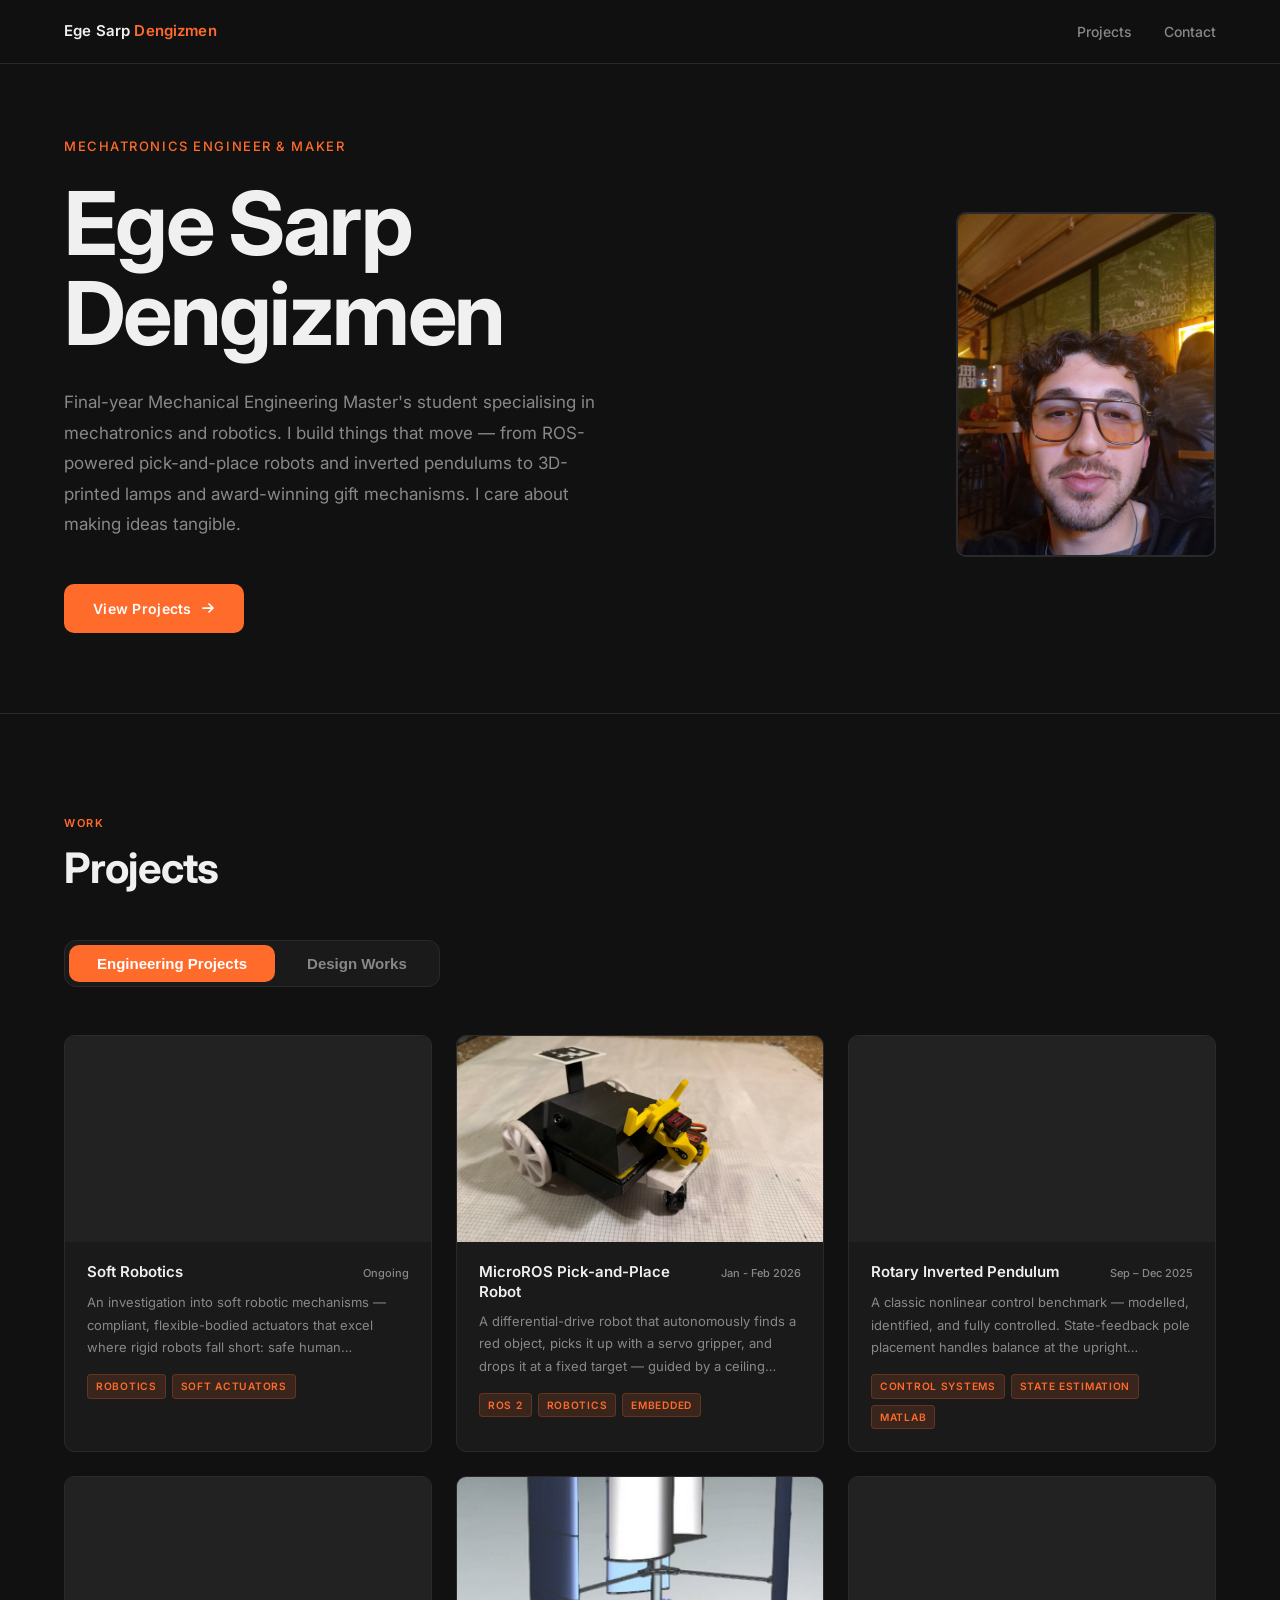
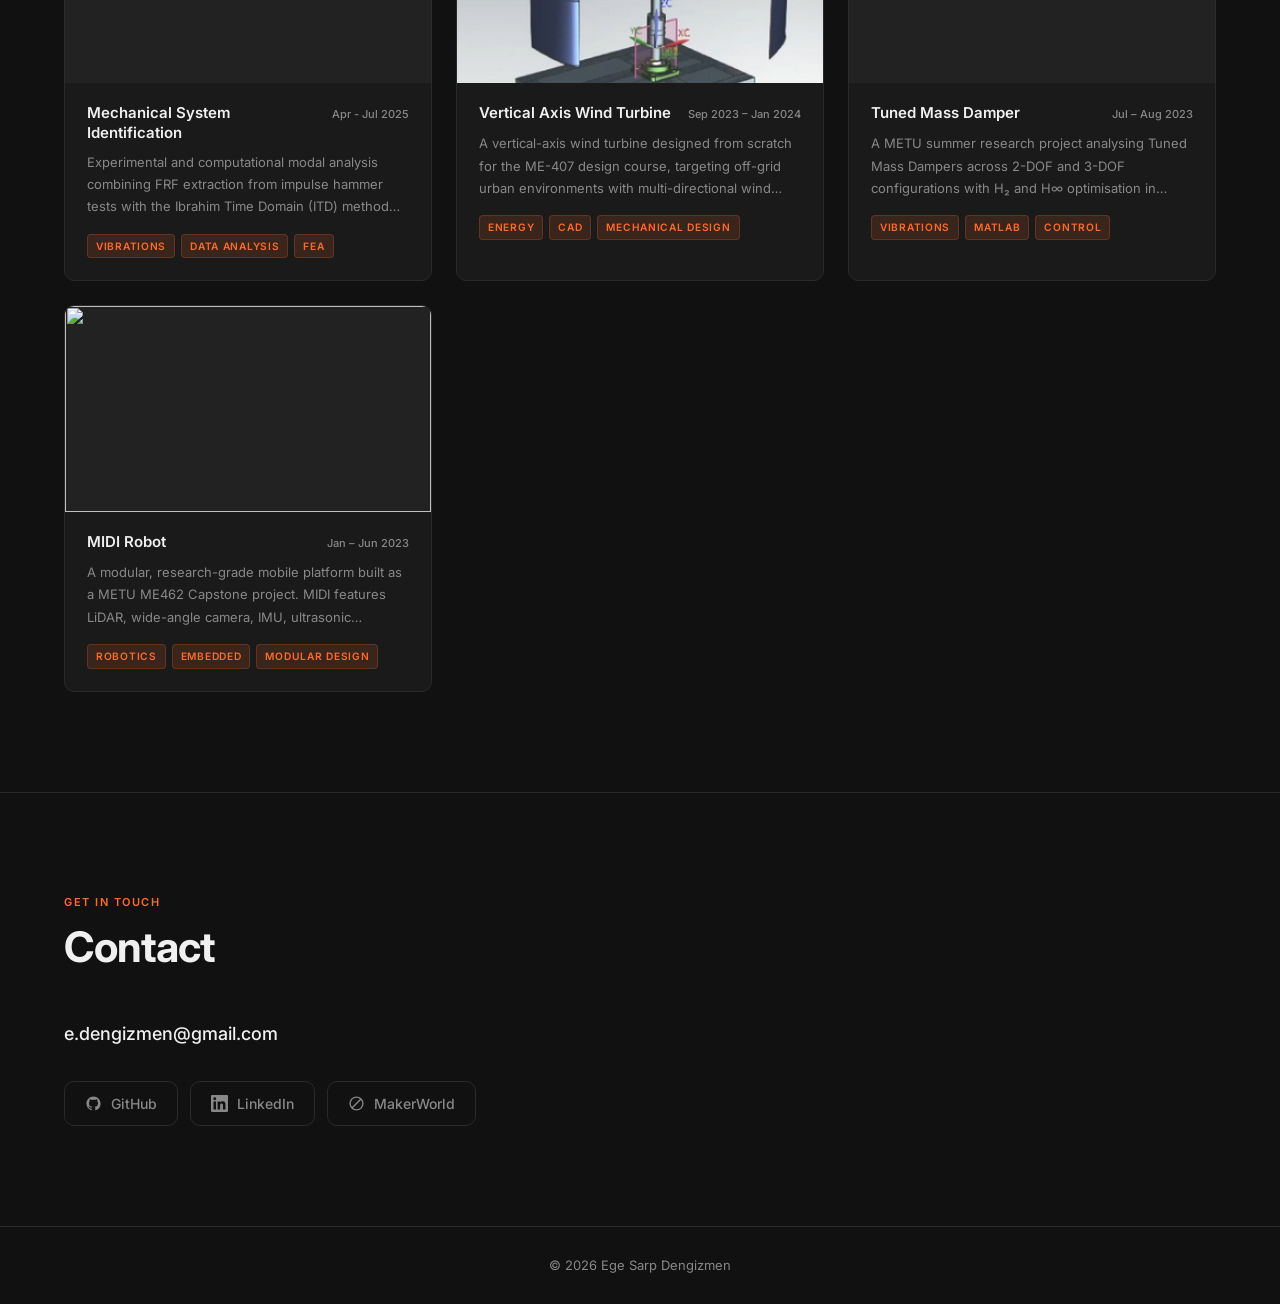
==== commit eb0f3af3: "feat: improve tab bar size and mobile hero layout with photo beside name" ====
--- a/index.html
+++ b/index.html
@@ -182,10 +182,12 @@
       border: 2px solid var(--border);
       flex-shrink: 0;
     }
-    .hero-photo img {
-      width: 100%;
-      height: auto;
-    }
+    .hero-photo img { width: 100%; height: auto; }
+
+    /* on desktop, hero-top is just the name group (photo hidden — it's in the right column) */
+    .hero-top { display: block; margin-bottom: 0; }
+    .hero-top .hero-photo { display: none; }
+    .hero-photo-desktop { display: block; }
 
     .hero-tagline {
       font-size: 0.8125rem;
@@ -249,10 +251,10 @@
       margin-bottom: 48px;
     }
     .tab-btn {
-      padding: 8px 22px;
+      padding: 10px 28px;
       border-radius: var(--radius);
-      font-size: 0.875rem;
-      font-weight: 500;
+      font-size: 0.9375rem;
+      font-weight: 600;
       color: var(--text-muted);
       background: none;
       border: none;
@@ -434,10 +436,18 @@
       .nav-links { display: none; }
       .hamburger { display: flex; }
       .tabs { width: 100%; }
-      .tab-btn { flex: 1; justify-content: center; padding: 8px 12px; }
+      .tab-btn { flex: 1; justify-content: center; padding: 10px 12px; }
       #hero { padding-top: calc(var(--nav-h) + 40px); padding-bottom: 52px; }
-      .hero-inner { grid-template-columns: 1fr; gap: 32px; }
-      .hero-photo { width: 160px; }
+      .hero-inner { grid-template-columns: 1fr; gap: 0; }
+      .hero-photo-desktop { display: none; }
+      .hero-top {
+        display: grid;
+        grid-template-columns: 1fr auto;
+        align-items: center;
+        gap: 20px;
+        margin-bottom: 20px;
+      }
+      .hero-top .hero-photo { display: block; width: 110px; }
     }
     @media (max-width: 420px) {
       .hero-name { letter-spacing: -0.02em; }
@@ -475,8 +485,15 @@
     <div class="container">
       <div class="hero-inner">
         <div class="hero-text">
-          <p class="hero-tagline">Mechatronics Engineer &amp; Maker</p>
-          <h1 class="hero-name">Ege Sarp<br>Dengizmen</h1>
+          <div class="hero-top">
+            <div class="hero-name-group">
+              <p class="hero-tagline">Mechatronics Engineer &amp; Maker</p>
+              <h1 class="hero-name">Ege Sarp<br>Dengizmen</h1>
+            </div>
+            <div class="hero-photo">
+              <img src="AboutMe/imagesarp.JPEG" alt="Ege Sarp Dengizmen" loading="eager">
+            </div>
+          </div>
           <p class="hero-bio">
             Final-year Mechanical Engineering Master's student specialising in mechatronics
             and robotics. I build things that move — from ROS-powered pick-and-place robots
@@ -491,7 +508,7 @@
             </svg>
           </a>
         </div>
-        <div class="hero-photo">
+        <div class="hero-photo hero-photo-desktop">
           <img src="AboutMe/imagesarp.JPEG" alt="Ege Sarp Dengizmen" loading="eager">
         </div>
       </div>
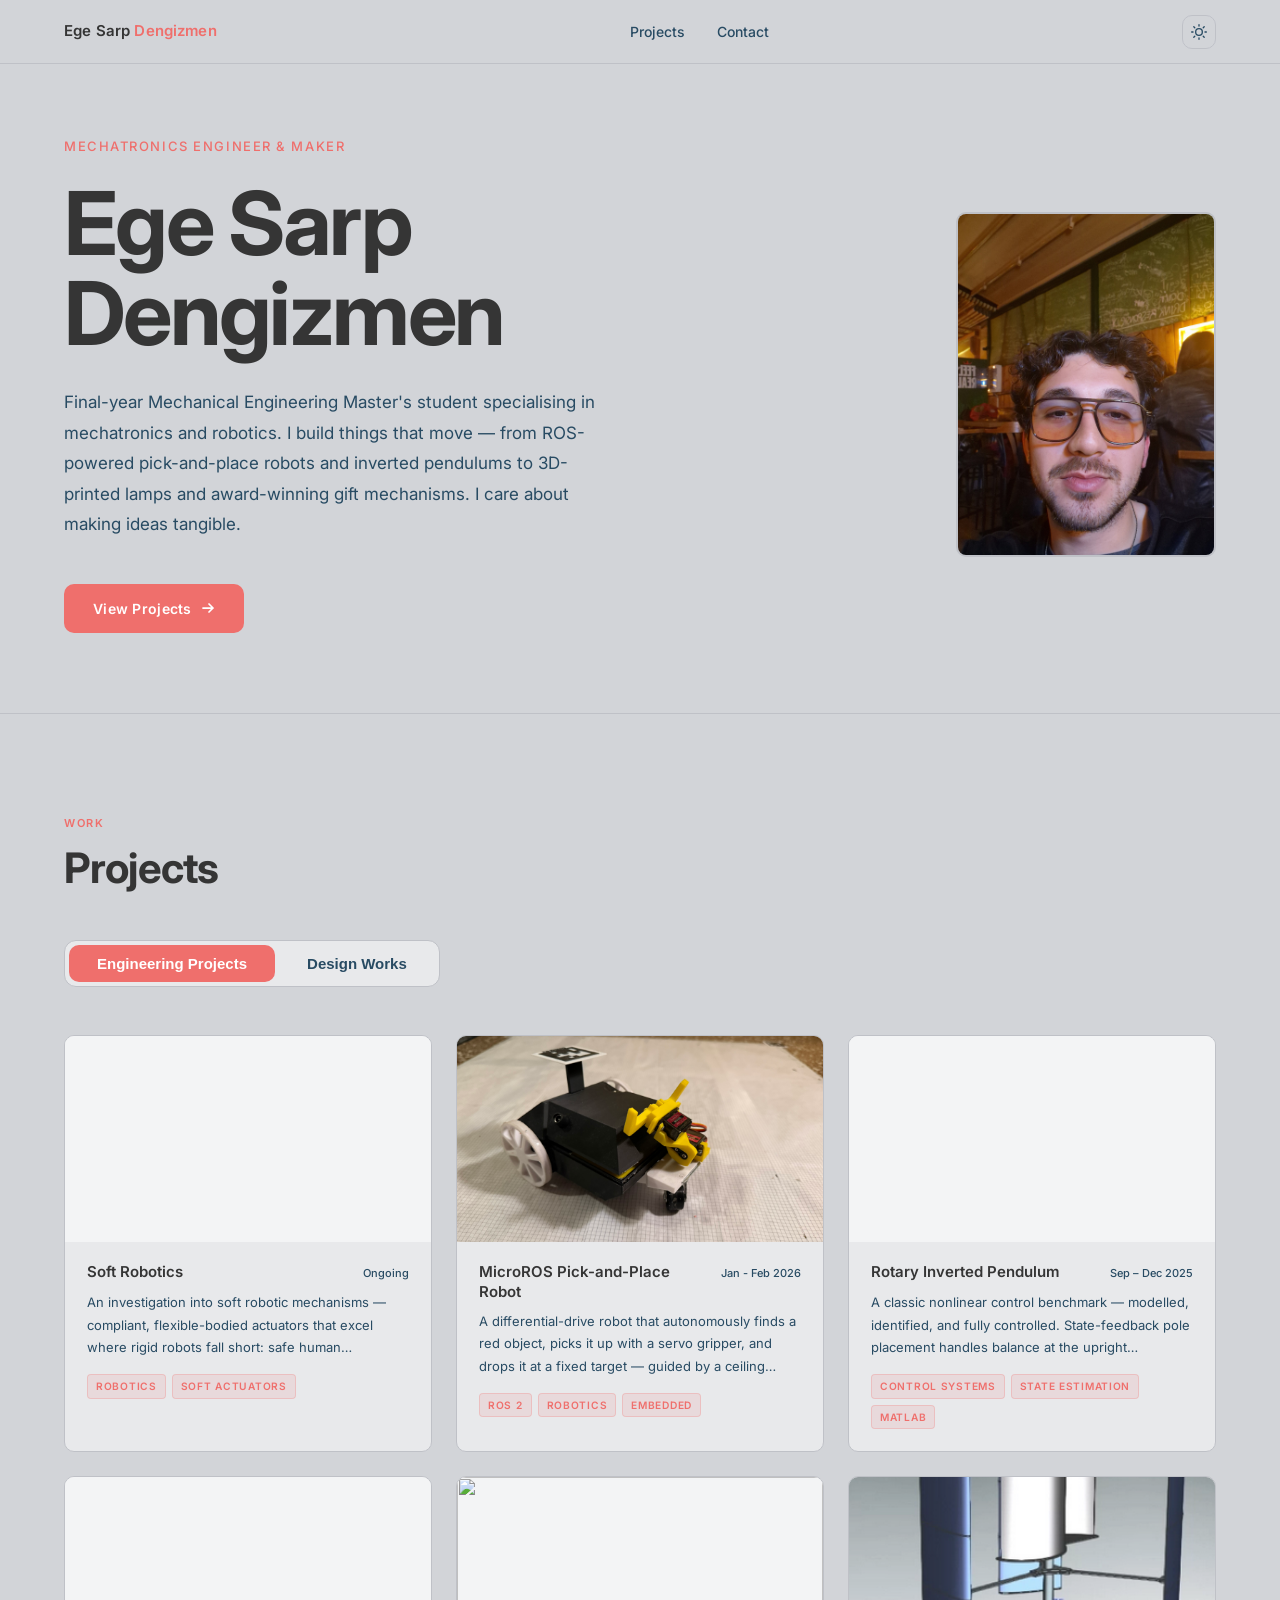
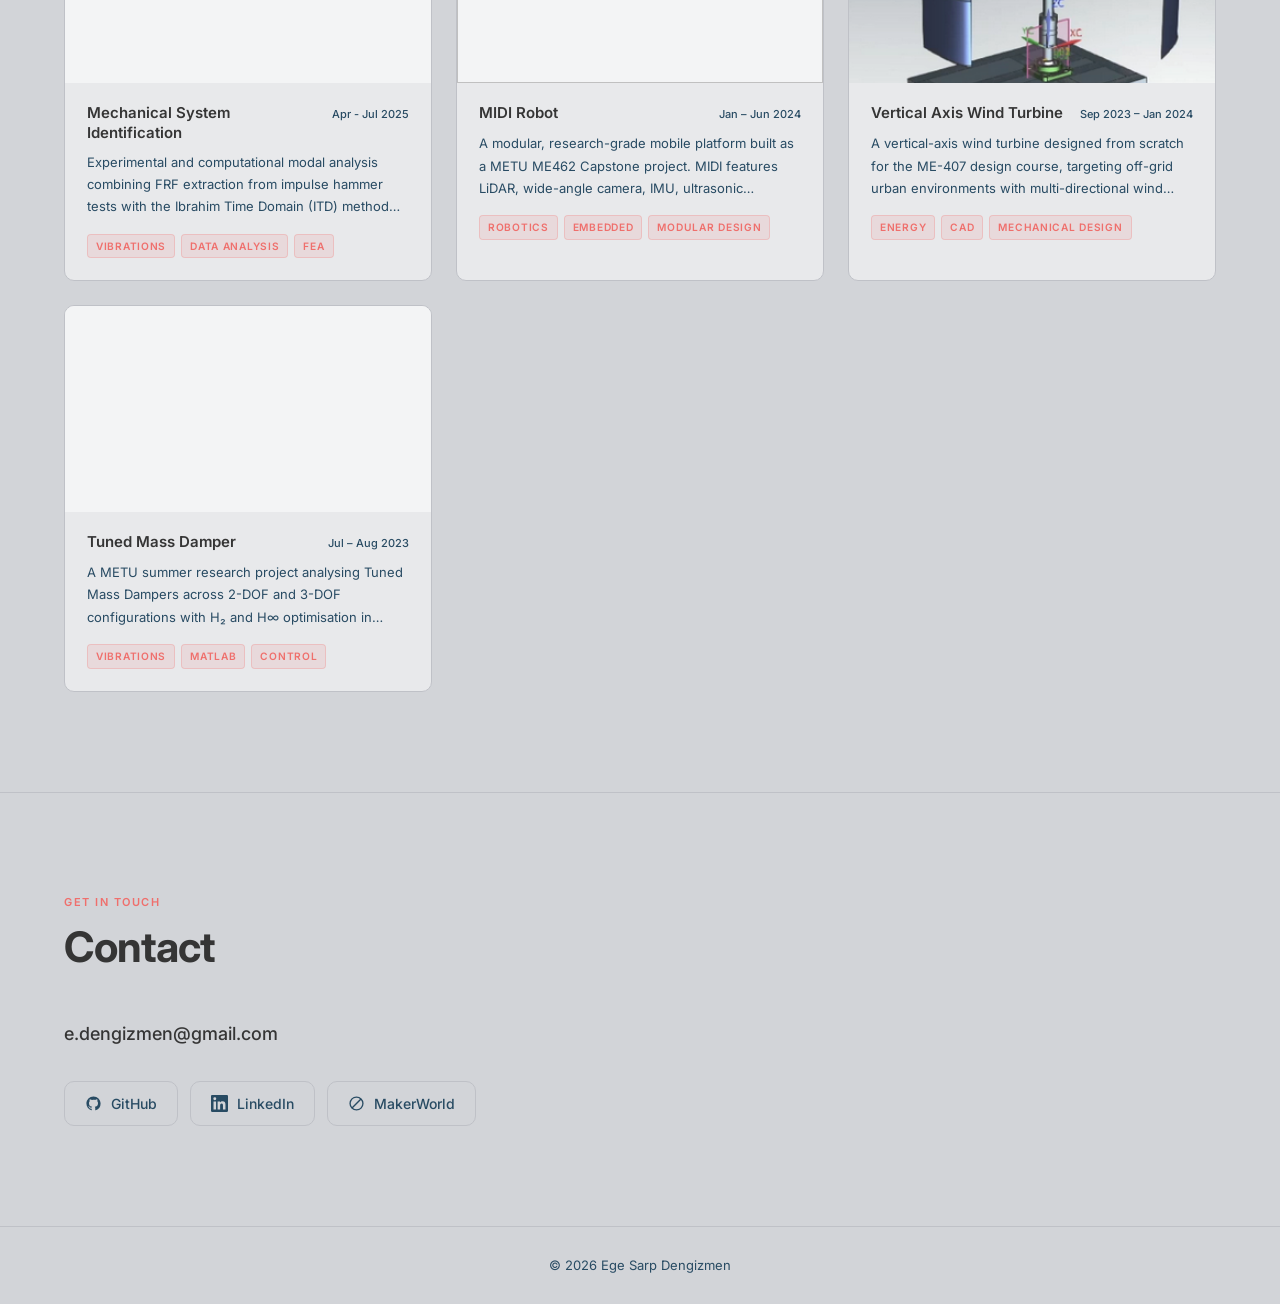
==== commit d1fef2e6: "feat: new light/dark palette with system-aware theme toggle - Light: platinum/cool-grey bg, light co" ====
--- a/index.html
+++ b/index.html
@@ -8,19 +8,22 @@
   <link rel="preconnect" href="https://fonts.googleapis.com" />
   <link rel="preconnect" href="https://fonts.gstatic.com" crossorigin />
   <link href="https://fonts.googleapis.com/css2?family=Inter:wght@300;400;500;600;700&display=swap" rel="stylesheet" />
+  <script>(function(){var t=localStorage.getItem('theme');if(t)document.documentElement.setAttribute('data-theme',t);})();</script>
 
   <style>
     /* ── Design Tokens ────────────────────────────────────────────────────── */
     :root {
       /* colours */
-      --bg:           #111111;
-      --surface:      #1A1A1A;
-      --surface-2:    #222222;
-      --accent:       #FF6B2B;
-      --accent-glow:  rgba(255, 107, 43, 0.14);
-      --text:         #F0F0F0;
-      --text-muted:   #888888;
-      --border:       #2A2A2A;
+      --bg:           #D2D4D8;
+      --surface:      #E8E9EB;
+      --surface-2:    #F3F4F5;
+      --accent:       #EF6F6C;
+      --accent-glow:  rgba(239, 111, 108, 0.12);
+      --text:         #353535;
+      --text-muted:   #284B63;
+      --border:       #BFC1C7;
+      --navbar-bg:    rgba(210, 212, 216, 0.92);
+      --tag-border:   rgba(239, 111, 108, 0.25);
 
       /* type */
       --font: 'Inter', system-ui, sans-serif;
@@ -33,6 +36,34 @@
 
       /* motion */
       --ease: 0.22s ease;
+    }
+
+    /* ── Dark mode ──────────────────────────────────────────────────────────── */
+    [data-theme="dark"] {
+      --bg:          #242424;
+      --surface:     #353535;
+      --surface-2:   #424242;
+      --accent:      #98CE00;
+      --accent-glow: rgba(152, 206, 0, 0.14);
+      --text:        #E8E9EB;
+      --text-muted:  #9EA5B0;
+      --border:      #484848;
+      --navbar-bg:   rgba(36, 36, 36, 0.92);
+      --tag-border:  rgba(152, 206, 0, 0.25);
+    }
+    @media (prefers-color-scheme: dark) {
+      :root:not([data-theme="light"]) {
+        --bg:          #242424;
+        --surface:     #353535;
+        --surface-2:   #424242;
+        --accent:      #98CE00;
+        --accent-glow: rgba(152, 206, 0, 0.14);
+        --text:        #E8E9EB;
+        --text-muted:  #9EA5B0;
+        --border:      #484848;
+        --navbar-bg:   rgba(36, 36, 36, 0.92);
+        --tag-border:  rgba(152, 206, 0, 0.25);
+      }
     }
 
     /* ── Reset ────────────────────────────────────────────────────────────── */
@@ -62,7 +93,7 @@
       position: fixed;
       top: 0; left: 0; right: 0;
       height: var(--nav-h);
-      background: rgba(17, 17, 17, 0.90);
+      background: var(--navbar-bg);
       backdrop-filter: blur(14px);
       -webkit-backdrop-filter: blur(14px);
       border-bottom: 1px solid var(--border);
@@ -372,7 +403,7 @@
       text-transform: uppercase;
       color: var(--accent);
       background: var(--accent-glow);
-      border: 1px solid rgba(255, 107, 43, 0.22);
+      border: 1px solid var(--tag-border);
       border-radius: 4px;
       padding: 3px 8px;
     }
@@ -424,6 +455,32 @@
       text-align: center;
       font-size: 0.8125rem;
       color: var(--text-muted);
+    }
+
+    /* ── Theme toggle ────────────────────────────────────────────────────── */
+    #theme-toggle {
+      display: flex;
+      align-items: center;
+      justify-content: center;
+      background: none;
+      border: 1px solid var(--border);
+      border-radius: var(--radius);
+      cursor: pointer;
+      padding: 6px;
+      color: var(--text-muted);
+      transition: color var(--ease), border-color var(--ease);
+      width: 34px;
+      height: 34px;
+      flex-shrink: 0;
+    }
+    #theme-toggle:hover { color: var(--accent); border-color: var(--accent); }
+    #theme-toggle svg { width: 16px; height: 16px; display: block; }
+    #theme-toggle .icon-moon { display: none; }
+    [data-theme="dark"] #theme-toggle .icon-sun { display: none; }
+    [data-theme="dark"] #theme-toggle .icon-moon { display: block; }
+    @media (prefers-color-scheme: dark) {
+      :root:not([data-theme="light"]) #theme-toggle .icon-sun { display: none; }
+      :root:not([data-theme="light"]) #theme-toggle .icon-moon { display: block; }
     }
 
     /* ── Responsive ───────────────────────────────────────────────────────── */
@@ -447,7 +504,7 @@
         gap: 20px;
         margin-bottom: 20px;
       }
-      .hero-top .hero-photo { display: block; width: 110px; }
+      .hero-top .hero-photo { width: 110px; }
     }
     @media (max-width: 420px) {
       .hero-name { letter-spacing: -0.02em; }
@@ -467,6 +524,10 @@
         <li><a href="#contact">Contact</a></li>
       </ul>
 
+      <button id="theme-toggle" aria-label="Toggle dark mode">
+        <svg class="icon-sun" viewBox="0 0 24 24" fill="none" stroke="currentColor" stroke-width="2" stroke-linecap="round" stroke-linejoin="round"><circle cx="12" cy="12" r="5"/><line x1="12" y1="1" x2="12" y2="3"/><line x1="12" y1="21" x2="12" y2="23"/><line x1="4.22" y1="4.22" x2="5.64" y2="5.64"/><line x1="18.36" y1="18.36" x2="19.78" y2="19.78"/><line x1="1" y1="12" x2="3" y2="12"/><line x1="21" y1="12" x2="23" y2="12"/><line x1="4.22" y1="19.78" x2="5.64" y2="18.36"/><line x1="18.36" y1="5.64" x2="19.78" y2="4.22"/></svg>
+        <svg class="icon-moon" viewBox="0 0 24 24" fill="none" stroke="currentColor" stroke-width="2" stroke-linecap="round" stroke-linejoin="round"><path d="M21 12.79A9 9 0 1 1 11.21 3 7 7 0 0 0 21 12.79z"/></svg>
+      </button>
       <button class="hamburger" id="hamburger" aria-label="Toggle navigation menu" aria-expanded="false">
         <span></span><span></span><span></span>
       </button>
@@ -729,6 +790,19 @@
         },
       },
       {
+        title: "MIDI Robot",
+        slug: "midi-robot",
+        date: "Jan – Jun 2024",
+        description:
+          "A modular, research-grade mobile platform built as a METU ME462 Capstone project. MIDI features LiDAR, wide-angle camera, IMU, ultrasonic bumpers, and an uninterruptible Makita 18 V supply. Its expandable sensor bays and open software stack make it accessible to everyone from first-year students to graduate researchers.",
+        tags: ["Robotics", "Embedded", "Modular Design"],
+        media: {
+          type: "image",
+          src: "MIDIBOT/MIDIBOT.png",
+        },
+        link: "https://github.com/Bayrakt4rdem/MIDI_ROBOT",
+      },
+      {
         title: "Vertical Axis Wind Turbine",
         slug: "wind-turbine",
         date: "Sep 2023 – Jan 2024",
@@ -753,19 +827,6 @@
           src: "TunedMassDampener/ProjectDemonstration.mp4",
         },
       },
-      {
-        title: "MIDI Robot",
-        slug: "midi-robot",
-        date: "Jan – Jun 2023",
-        description:
-          "A modular, research-grade mobile platform built as a METU ME462 Capstone project. MIDI features LiDAR, wide-angle camera, IMU, ultrasonic bumpers, and an uninterruptible Makita 18 V supply. Its expandable sensor bays and open software stack make it accessible to everyone from first-year students to graduate researchers.",
-        tags: ["Robotics", "Embedded", "Modular Design"],
-        media: {
-          type: "image",
-          src: "MIDIBOT/MIDIBOT.png",
-        },
-        link: "https://github.com/Bayrakt4rdem/MIDI_ROBOT",
-      },
     ];
 
 
@@ -889,6 +950,23 @@
 
     // initial observe on page load
     observeCards();
+
+    // =========================================================
+    //  THEME TOGGLE
+    // =========================================================
+    (function() {
+      const html = document.documentElement;
+      const btn  = document.getElementById('theme-toggle');
+      function isDark() {
+        const t = html.getAttribute('data-theme');
+        return t ? t === 'dark' : window.matchMedia('(prefers-color-scheme: dark)').matches;
+      }
+      btn.addEventListener('click', function() {
+        const next = isDark() ? 'light' : 'dark';
+        html.setAttribute('data-theme', next);
+        localStorage.setItem('theme', next);
+      });
+    })();
   </script>
 </body>
 </html>
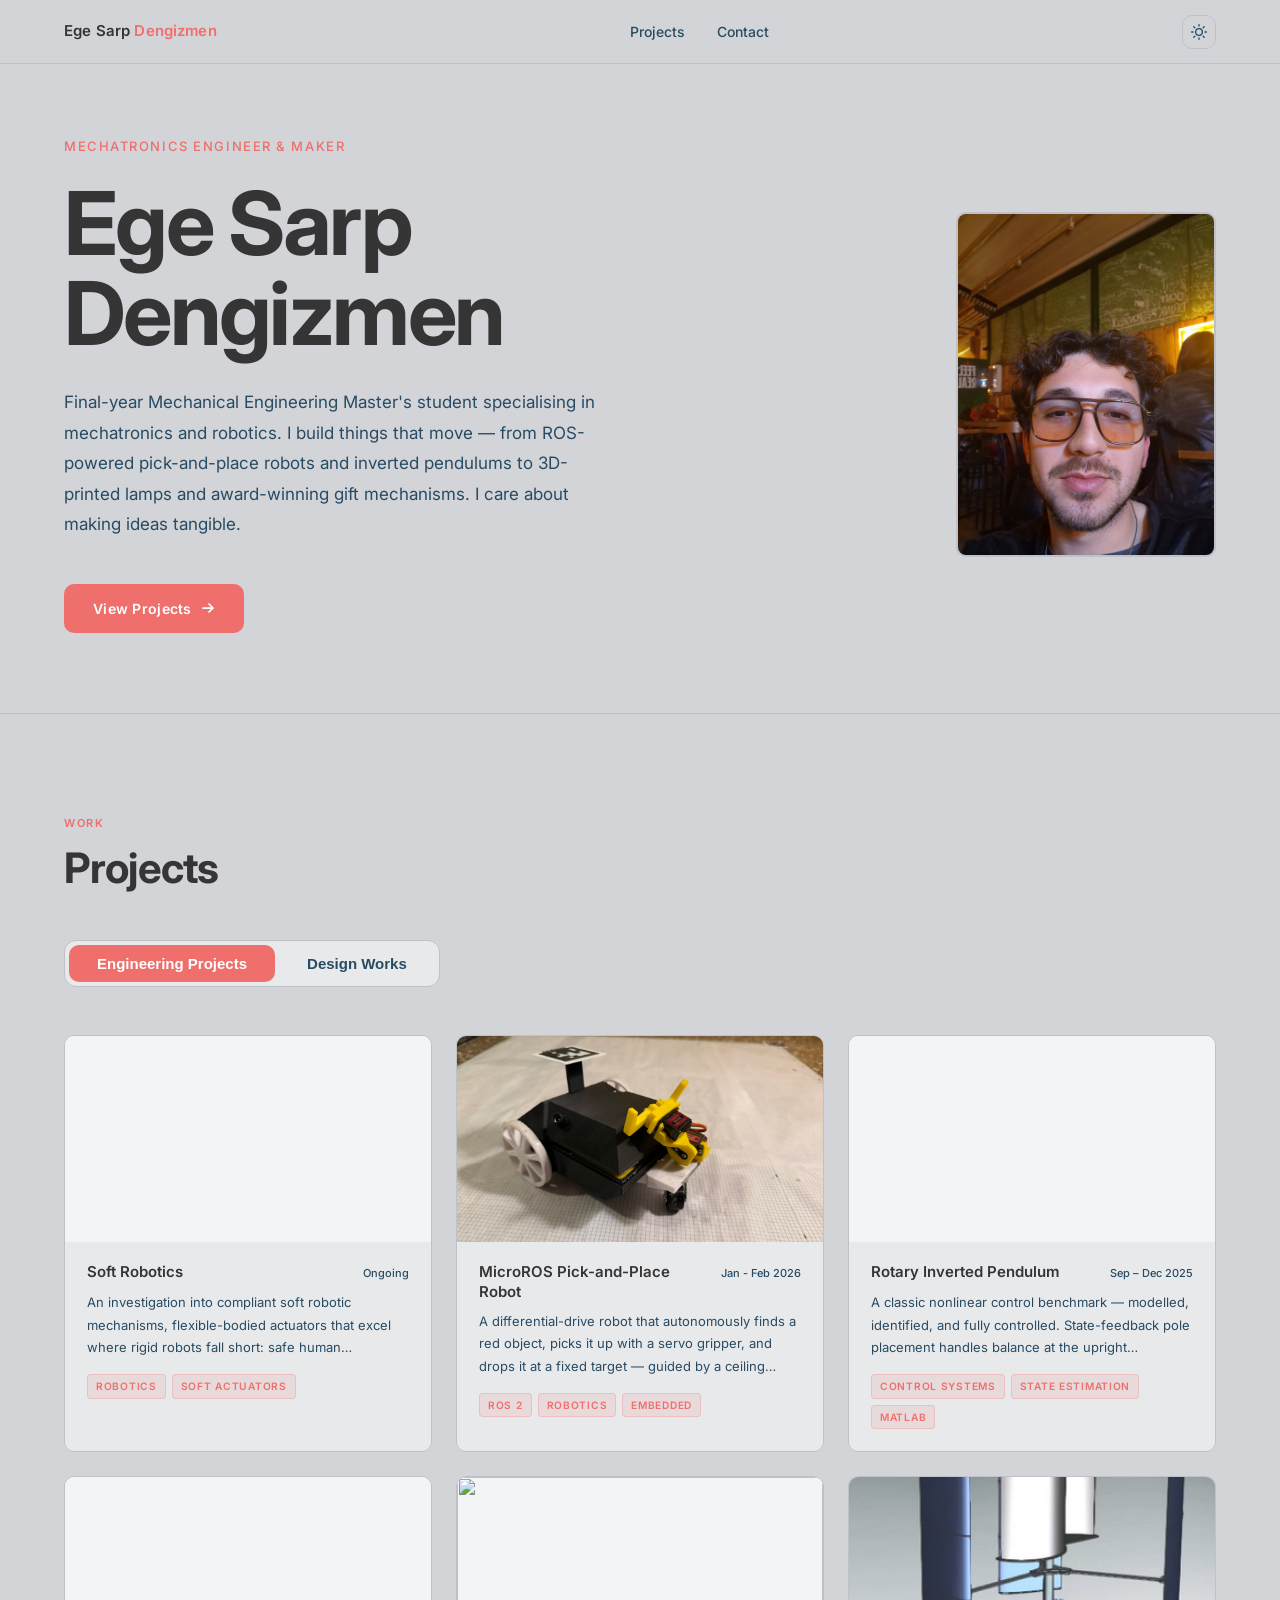
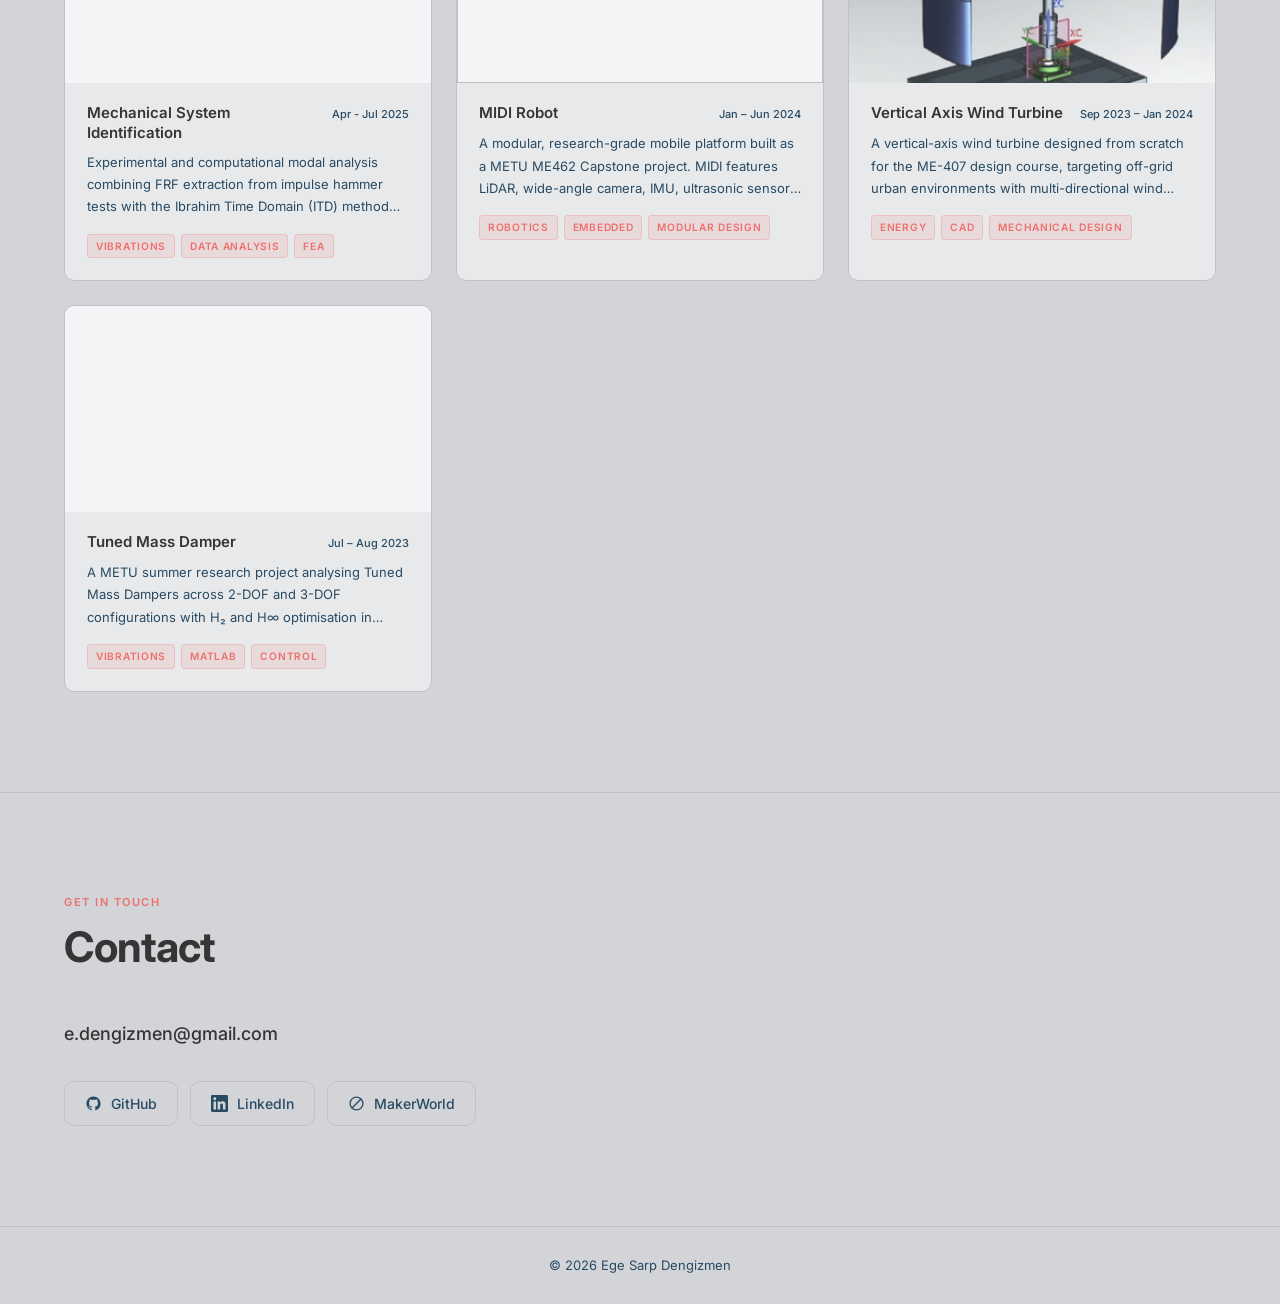
==== commit ca1ff4ac: "feat: add Snowboard Hanger and Mini Hand Fan to Design Works Adds two new design project cards and d" ====
--- a/index.html
+++ b/index.html
@@ -716,7 +716,7 @@
         slug: "isaac-game-box",
         date: "Feb 2026",
         description:
-          "An all-in-one storage and table organiser for the card game 'The Binding of Isaac: Four Souls'. Every component has a dedicated slot; the box unfolds into a game-ready organiser mid-session. The exterior features laser-engraved wood panelling that echoes the game's rustic, hand-drawn aesthetic.",
+          "An all-in-one storage and table organiser for the card game 'The Binding of Isaac: Four Souls'. The box trasforms into a game-ready organiser mid-session.",
         tags: ["Product Design", "Laser Engraving", "3D Printing"],
         media: {
           type: "image",
@@ -736,6 +736,30 @@
           poster: "DeskLamp/DeskLampRender.png",
         },
       },
+      {
+        title: "Snowboard Hanger",
+        slug: "snowboard-hanger",
+        date: "Feb 2026",
+        description:
+          "A wall-mounted snowboard hanger designed in Fusion 360 and printed with Bambu Studio, featuring two illustrated faceplate variants — a mountain panorama and an ocean-waves graphic.",
+        tags: ["3D Printing", "Product Design"],
+        media: {
+          type: "image",
+          src: "OtherDesigns/SnowboardHanger_Mountain.png",
+        },
+      },
+      {
+        title: "Mini Hand Fan",
+        slug: "mini-fan",
+        date: "2024",
+        description:
+          "A compact handheld fan with an integrated rechargeable battery and USB-C charging port, designed in Fusion 360 and printed with Bambu Studio.",
+        tags: ["3D Printing", "Product Design", "Electronics"],
+        media: {
+          type: "image",
+          src: "OtherDesigns/MiniFan.png",
+        },
+      },
     ];
 
     const ENGINEERING_PROJECTS = [
@@ -744,7 +768,7 @@
         slug: "soft-robotics",
         date: "Ongoing",
         description:
-          "An investigation into soft robotic mechanisms — compliant, flexible-bodied actuators that excel where rigid robots fall short: safe human interaction, delicate manipulation, and adaptive gripping. This project explores soft actuator design, fabrication, and motion characterisation under pneumatic actuation.",
+          "An investigation into compliant soft robotic mechanisms, flexible-bodied actuators that excel where rigid robots fall short: safe human interaction, delicate manipulation, and adaptive gripping. This project explores soft actuator design, fabrication, and motion characterisation.",
         tags: ["Robotics", "Soft Actuators"],
         media: {
           type: "video",
@@ -770,7 +794,7 @@
         slug: "rotary-pendulum",
         date: "Sep – Dec 2025",
         description:
-          "A classic nonlinear control benchmark — modelled, identified, and fully controlled. State-feedback pole placement handles balance at the upright equilibrium; an optimal energy-based controller manages swing-up from rest. A Kalman filter provides full-state estimation under measurement noise, validated against both simulation and hardware.",
+          "A classic nonlinear control benchmark — modelled, identified, and fully controlled. State-feedback pole placement handles balance at the upright equilibrium; an optimal feedforward and neighboring control manages swing-up from rest. A Kalman filter provides full-state estimation under measurement noise, validated against both simulation and hardware.",
         tags: ["Control Systems", "State Estimation", "MATLAB"],
         media: {
           type: "video",
@@ -794,7 +818,7 @@
         slug: "midi-robot",
         date: "Jan – Jun 2024",
         description:
-          "A modular, research-grade mobile platform built as a METU ME462 Capstone project. MIDI features LiDAR, wide-angle camera, IMU, ultrasonic bumpers, and an uninterruptible Makita 18 V supply. Its expandable sensor bays and open software stack make it accessible to everyone from first-year students to graduate researchers.",
+          "A modular, research-grade mobile platform built as a METU ME462 Capstone project. MIDI features LiDAR, wide-angle camera, IMU, ultrasonic sensors, bumpers, and an uninterruptible Makita 18 V supply. Its expandable sensor bays and open software stack make it accessible to everyone from first-year students to graduate researchers.",
         tags: ["Robotics", "Embedded", "Modular Design"],
         media: {
           type: "image",
@@ -807,7 +831,7 @@
         slug: "wind-turbine",
         date: "Sep 2023 – Jan 2024",
         description:
-          "A vertical-axis wind turbine designed from scratch for the ME-407 design course, targeting off-grid urban environments with multi-directional wind capture and straightforward manufacture. The team developed the complete system — from engineering analysis and power transmission to a working prototype testable in the Aerospace Department's wind tunnel.",
+          "A vertical-axis wind turbine designed from scratch for the ME-407 design course, targeting off-grid urban environments with multi-directional wind capture and straightforward manufacture. The team developed the complete system — from engineering analysis and power transmission to a working prototype tested in the Aerospace Department's wind tunnel.",
         tags: ["Energy", "CAD", "Mechanical Design"],
         media: {
           type: "video",
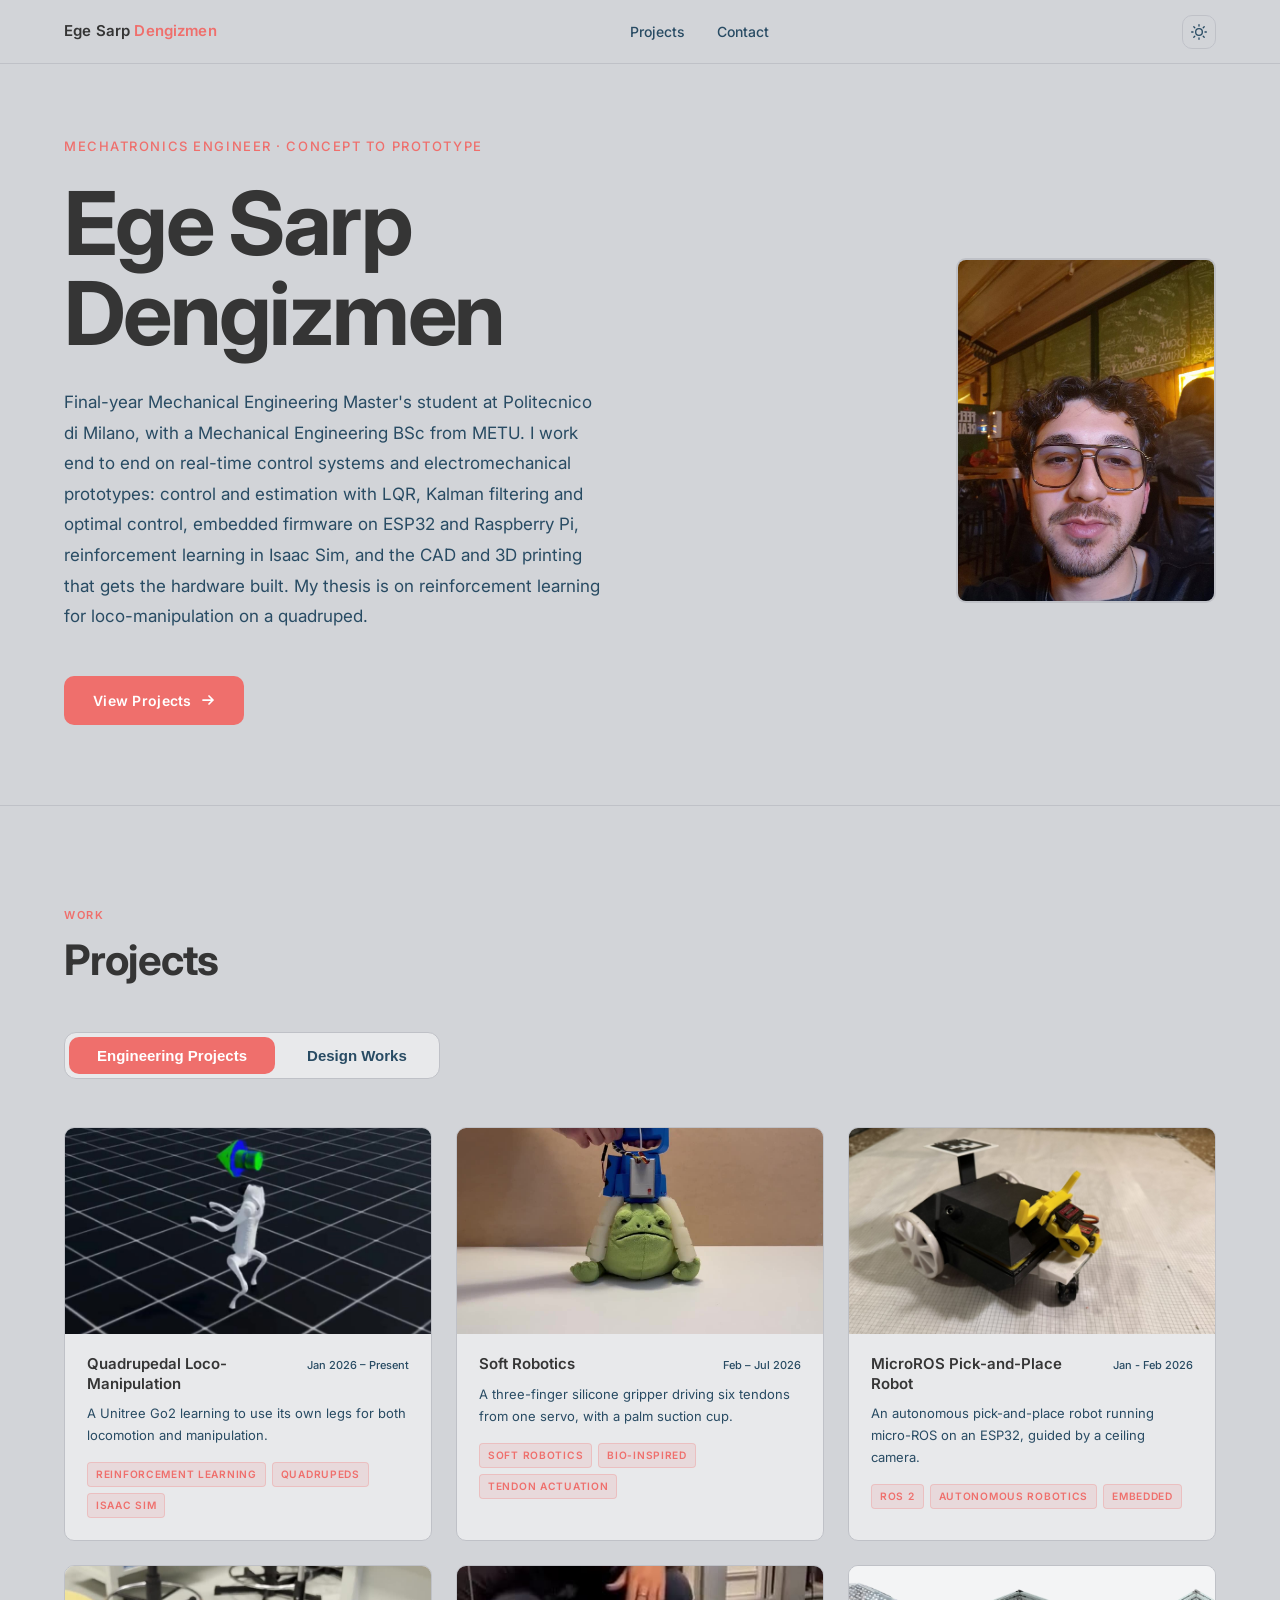
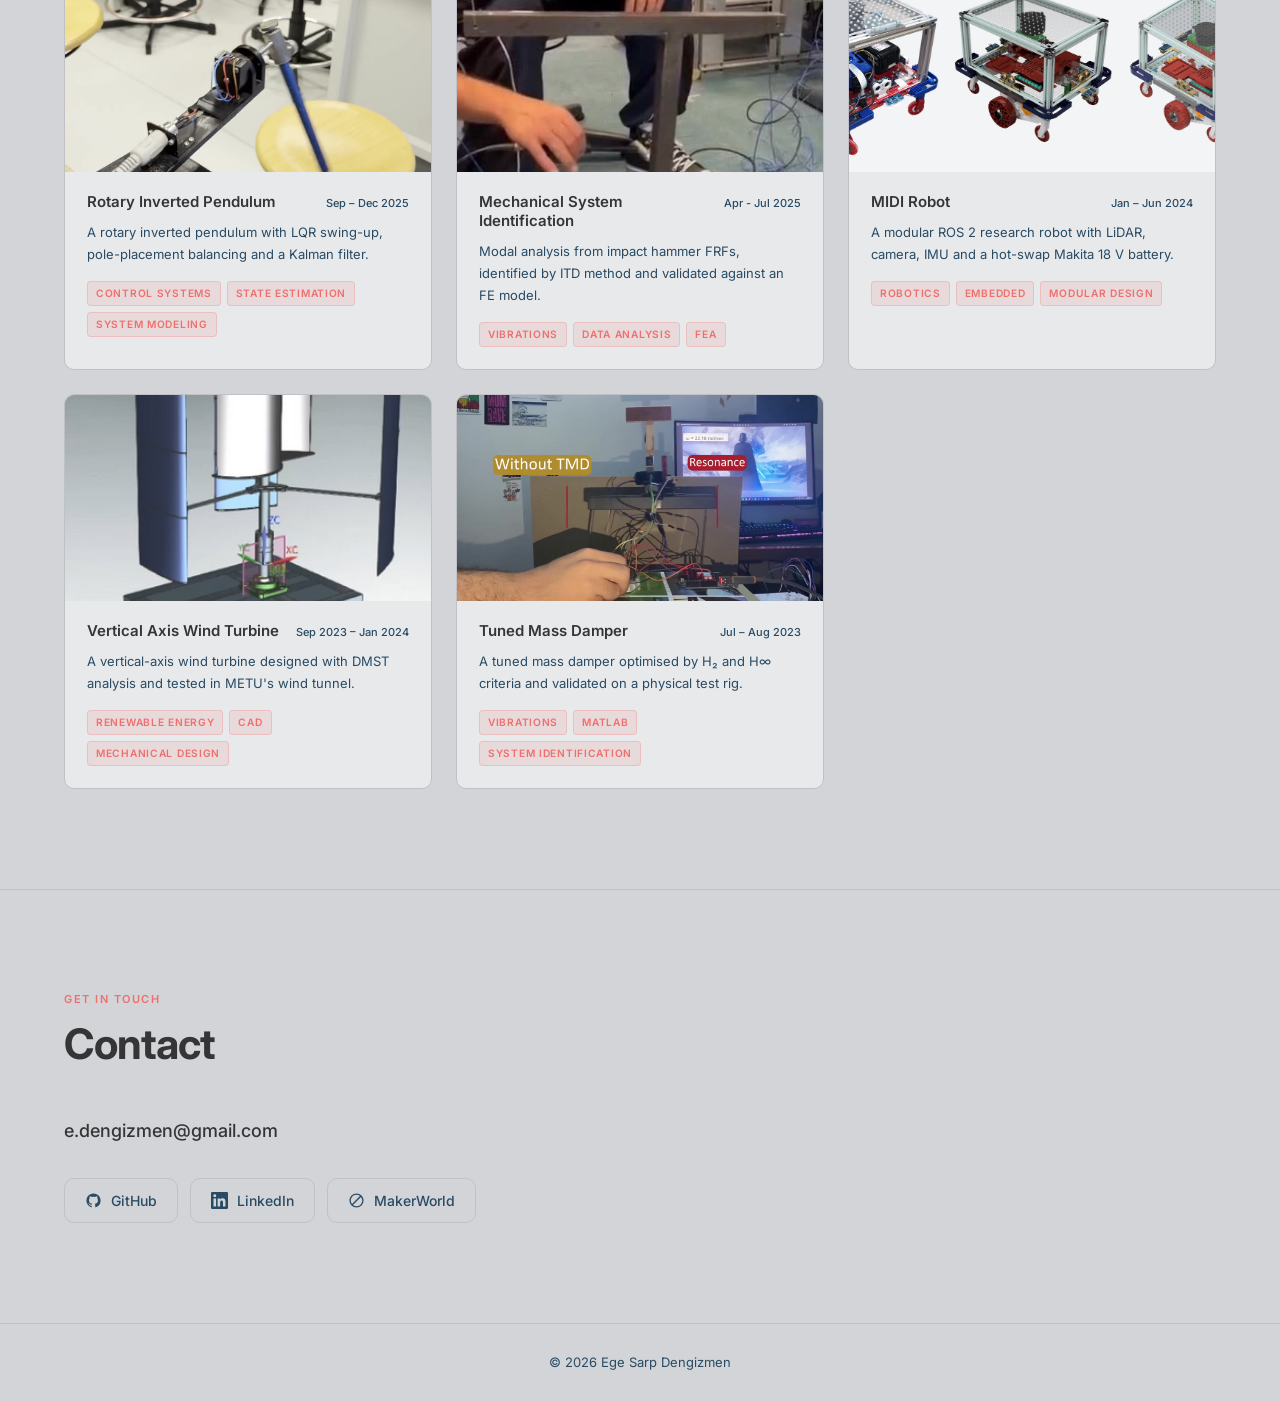
==== commit 8550d027: "feat: add Loco Manipulation project, move copy to content file, re-encode media Loco Manipulation is" ====
--- a/index.html
+++ b/index.html
@@ -4,7 +4,7 @@
   <meta charset="UTF-8" />
   <meta name="viewport" content="width=device-width, initial-scale=1.0" />
   <title>Ege Sarp Dengizmen — Portfolio</title>
-  <meta name="description" content="Personal portfolio of Ege Sarp Dengizmen — Mechatronics Engineer and Maker." />
+  <meta name="description" content="Portfolio of Ege Sarp Dengizmen, mechatronics engineer: CAD, autonomous robotics, machine learning, control systems, 3D printing and embedded integration." />
   <link rel="preconnect" href="https://fonts.googleapis.com" />
   <link rel="preconnect" href="https://fonts.gstatic.com" crossorigin />
   <link href="https://fonts.googleapis.com/css2?family=Inter:wght@300;400;500;600;700&display=swap" rel="stylesheet" />
@@ -548,7 +548,7 @@
         <div class="hero-text">
           <div class="hero-top">
             <div class="hero-name-group">
-              <p class="hero-tagline">Mechatronics Engineer &amp; Maker</p>
+              <p class="hero-tagline">Mechatronics Engineer · Concept to Prototype</p>
               <h1 class="hero-name">Ege Sarp<br>Dengizmen</h1>
             </div>
             <div class="hero-photo">
@@ -556,10 +556,13 @@
             </div>
           </div>
           <p class="hero-bio">
-            Final-year Mechanical Engineering Master's student specialising in mechatronics
-            and robotics. I build things that move — from ROS-powered pick-and-place robots
-            and inverted pendulums to 3D-printed lamps and award-winning gift mechanisms.
-            I care about making ideas tangible.
+            Final-year Mechanical Engineering Master's student at Politecnico di Milano,
+            with a Mechanical Engineering BSc from METU. I work end to end on real-time
+            control systems and electromechanical prototypes: control and estimation with
+            LQR, Kalman filtering and optimal control, embedded firmware on ESP32 and
+            Raspberry Pi, reinforcement learning in Isaac Sim, and the CAD and 3D printing
+            that gets the hardware built. My thesis is on reinforcement learning for
+            loco-manipulation on a quadruped.
           </p>
           <a href="#projects" class="btn btn-primary">
             View Projects
@@ -686,173 +689,8 @@
 
 
   <!-- ── Project Data & Logic ───────────────────────────────────────────── -->
+  <script src="content/projects.js"></script>
   <script>
-    // =========================================================
-    //  PROJECT DATA
-    //  To add, remove, or edit projects: update these arrays.
-    //
-    //  media.type   : "video" | "image" | "gif"
-    //  media.src    : path relative to index.html
-    //  media.poster : (optional) static frame shown before video plays
-    //  link         : (optional) external URL shown on card (not yet wired to UI)
-    // =========================================================
-
-    const DESIGN_PROJECTS = [
-      {
-        title: "Blooming Rose Gift Box",
-        slug: "blooming-rose",
-        date: "Feb 2026",
-        description:
-          "A fully 3D-printed blooming rose gift box built for MakerWorld's Valentine's Day Design Contest, earning the Excellent Participation Award. The rose opens to reveal the gift inside, fusing motion and surprise with lasting utility. Every part is engineered for tool-free, multicolour assembly.",
-        tags: ["3D Printing", "Product Design"],
-        media: {
-          type: "video",
-          src: "BloomingRose/BloomingRose.MOV",
-          poster: "BloomingRose/BloomingRose.png",
-        },
-      },
-      {
-        title: "Isaac Game Box",
-        slug: "isaac-game-box",
-        date: "Feb 2026",
-        description:
-          "An all-in-one storage and table organiser for the card game 'The Binding of Isaac: Four Souls'. The box trasforms into a game-ready organiser mid-session.",
-        tags: ["Product Design", "Laser Engraving", "3D Printing"],
-        media: {
-          type: "image",
-          src: "IsaacGameBox/FourSoulsBoxRender.png",
-        },
-      },
-      {
-        title: "Desk Lamp",
-        slug: "desk-lamp",
-        date: "Dec 2025",
-        description:
-          "A custom desk lamp where nearly every component is 3D printed — translucent PETG beams are engineered with deliberate print sequences to maximise light diffraction. Users arrange the beams freely to sculpt their own 'topography'. Powered by open-source WLED firmware for full app-based lighting control.",
-        tags: ["3D Printing", "IoT", "WLED"],
-        media: {
-          type: "video",
-          src: "DeskLamp/MainVideo.mp4",
-          poster: "DeskLamp/DeskLampRender.png",
-        },
-      },
-      {
-        title: "Snowboard Hanger",
-        slug: "snowboard-hanger",
-        date: "Feb 2026",
-        description:
-          "A wall-mounted snowboard hanger designed in Fusion 360 and printed with Bambu Studio, featuring two illustrated faceplate variants — a mountain panorama and an ocean-waves graphic.",
-        tags: ["3D Printing", "Product Design"],
-        media: {
-          type: "image",
-          src: "OtherDesigns/SnowboardHanger_Mountain.png",
-        },
-      },
-      {
-        title: "Mini Hand Fan",
-        slug: "mini-fan",
-        date: "2024",
-        description:
-          "A compact handheld fan with an integrated rechargeable battery and USB-C charging port, designed in Fusion 360 and printed with Bambu Studio.",
-        tags: ["3D Printing", "Product Design", "Electronics"],
-        media: {
-          type: "image",
-          src: "OtherDesigns/MiniFan.png",
-        },
-      },
-    ];
-
-    const ENGINEERING_PROJECTS = [
-      {
-        title: "Soft Robotics",
-        slug: "soft-robotics",
-        date: "Ongoing",
-        description:
-          "An investigation into compliant soft robotic mechanisms, flexible-bodied actuators that excel where rigid robots fall short: safe human interaction, delicate manipulation, and adaptive gripping. This project explores soft actuator design, fabrication, and motion characterisation.",
-        tags: ["Robotics", "Soft Actuators"],
-        media: {
-          type: "video",
-          src: "SoftRobotics/MainVideo.mp4",
-        },
-      },
-      {
-        title: "MicroROS Pick-and-Place Robot",
-        slug: "microros-bot",
-        date: "Jan - Feb 2026",
-        description:
-          "A differential-drive robot that autonomously finds a red object, picks it up with a servo gripper, and drops it at a fixed target — guided by a ceiling camera and AprilTag pose estimation. Runs micro-ROS on an ESP32 over WiFi, with a ROS 2 Python vision pipeline and a MATLAB/Stateflow state machine orchestrating the sequence.",
-        tags: ["ROS 2", "Robotics", "Embedded"],
-        media: {
-          type: "video",
-          src: "MicroRosBot/Operation_Video.mp4",
-          poster: "MicroRosBot/RobotImage.JPEG",
-        },
-        link: "https://github.com/sarpdengizmen/microros_bot",
-      },
-      {
-        title: "Rotary Inverted Pendulum",
-        slug: "rotary-pendulum",
-        date: "Sep – Dec 2025",
-        description:
-          "A classic nonlinear control benchmark — modelled, identified, and fully controlled. State-feedback pole placement handles balance at the upright equilibrium; an optimal feedforward and neighboring control manages swing-up from rest. A Kalman filter provides full-state estimation under measurement noise, validated against both simulation and hardware.",
-        tags: ["Control Systems", "State Estimation", "MATLAB"],
-        media: {
-          type: "video",
-          src: "RotaryInvertedPendulum/InvPendulum.MOV",
-        },
-      },
-      {
-        title: "Mechanical System Identification",
-        slug: "mode-analysis",
-        date: "Apr - Jul 2025",
-        description:
-          "Experimental and computational modal analysis combining FRF extraction from impulse hammer tests with the Ibrahim Time Domain (ITD) method for modal parameter identification. Optimal sensor placement was determined via AutoMAC analysis, and results were validated against a finite element model — demonstrating close agreement between predicted and measured mode shapes.",
-        tags: ["Vibrations", "Data Analysis", "FEA"],
-        media: {
-          type: "video",
-          src: "ModeAnalysis/MainVideo.mp4",
-        },
-      },
-      {
-        title: "MIDI Robot",
-        slug: "midi-robot",
-        date: "Jan – Jun 2024",
-        description:
-          "A modular, research-grade mobile platform built as a METU ME462 Capstone project. MIDI features LiDAR, wide-angle camera, IMU, ultrasonic sensors, bumpers, and an uninterruptible Makita 18 V supply. Its expandable sensor bays and open software stack make it accessible to everyone from first-year students to graduate researchers.",
-        tags: ["Robotics", "Embedded", "Modular Design"],
-        media: {
-          type: "image",
-          src: "MIDIBOT/MIDIBOT.png",
-        },
-        link: "https://github.com/Bayrakt4rdem/MIDI_ROBOT",
-      },
-      {
-        title: "Vertical Axis Wind Turbine",
-        slug: "wind-turbine",
-        date: "Sep 2023 – Jan 2024",
-        description:
-          "A vertical-axis wind turbine designed from scratch for the ME-407 design course, targeting off-grid urban environments with multi-directional wind capture and straightforward manufacture. The team developed the complete system — from engineering analysis and power transmission to a working prototype tested in the Aerospace Department's wind tunnel.",
-        tags: ["Energy", "CAD", "Mechanical Design"],
-        media: {
-          type: "video",
-          src: "WindTurbine/MainVideo.mp4",
-          poster: "WindTurbine/WindTurbine.png",
-        },
-      },
-      {
-        title: "Tuned Mass Damper",
-        slug: "tuned-mass-damper",
-        date: "Jul – Aug 2023",
-        description:
-          "A METU summer research project analysing Tuned Mass Dampers across 2-DOF and 3-DOF configurations with H₂ and H∞ optimisation in MATLAB and MathCAD. The work culminated in a physical demo: a custom TMD tuned to suppress resonance in a test structure, with Arduino data acquisition and Python post-processing confirming the predictions.",
-        tags: ["Vibrations", "MATLAB", "Control"],
-        media: {
-          type: "video",
-          src: "TunedMassDampener/ProjectDemonstration.mp4",
-        },
-      },
-    ];
-
 
     // =========================================================
     //  CARD BUILDER
@@ -869,7 +707,7 @@
     }
 
     function buildCard(project) {
-      const tagsHtml = project.tags
+      const tagsHtml = project.cardTags
         .map(t => `<span class="tag">${t}</span>`)
         .join("");
       const inner = `
@@ -880,7 +718,7 @@
               <h3 class="card-title">${project.title}</h3>
               ${project.date ? `<span class="card-date">${project.date}</span>` : ""}
             </div>
-            <p class="card-desc">${project.description}</p>
+            <p class="card-desc">${project.card}</p>
             <div class="card-tags">${tagsHtml}</div>
           </div>
         </article>`;
@@ -894,8 +732,10 @@
         projects.map(buildCard).join("");
     }
 
-    renderGrid(ENGINEERING_PROJECTS, "grid-engineering");
-    renderGrid(DESIGN_PROJECTS,      "grid-design");
+    const byCategory = c => PROJECTS.filter(p => p.category === c);
+
+    renderGrid(byCategory("engineering"), "grid-engineering");
+    renderGrid(byCategory("design"),      "grid-design");
 
 
     // =========================================================
